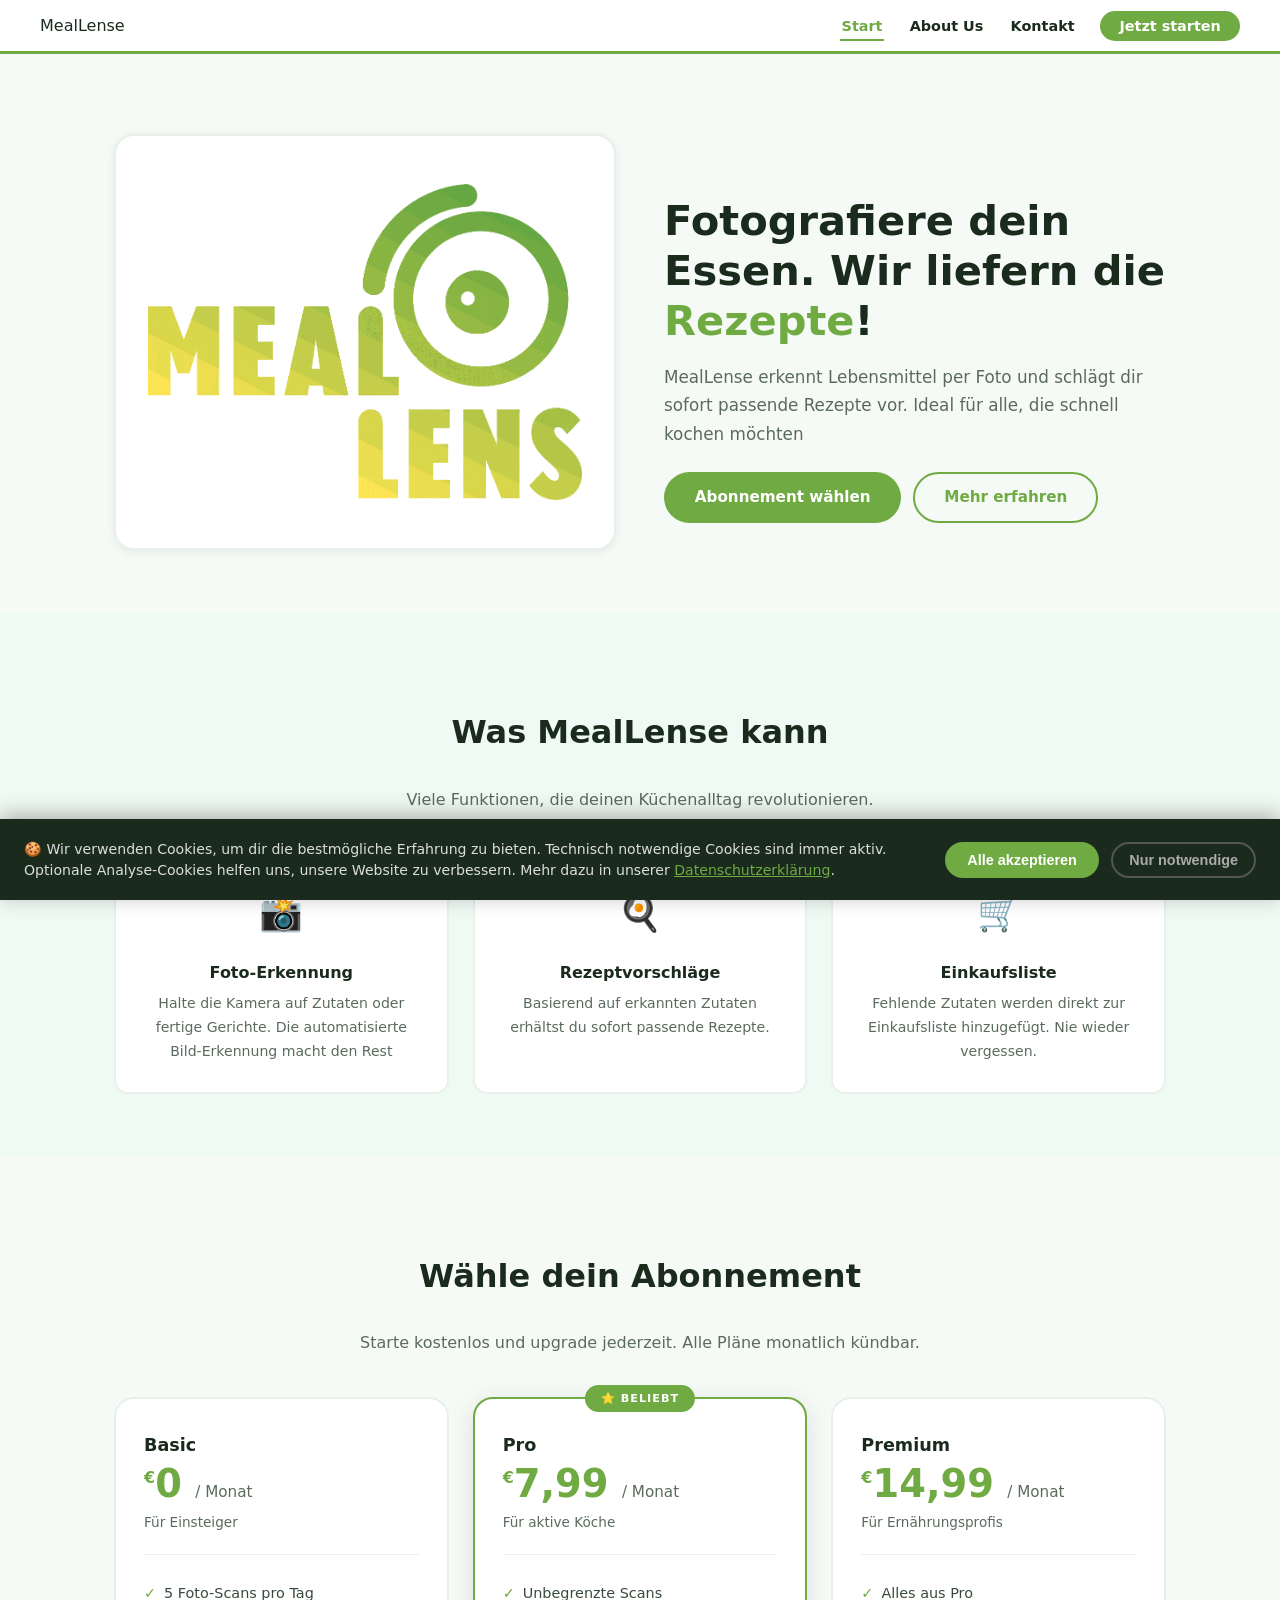
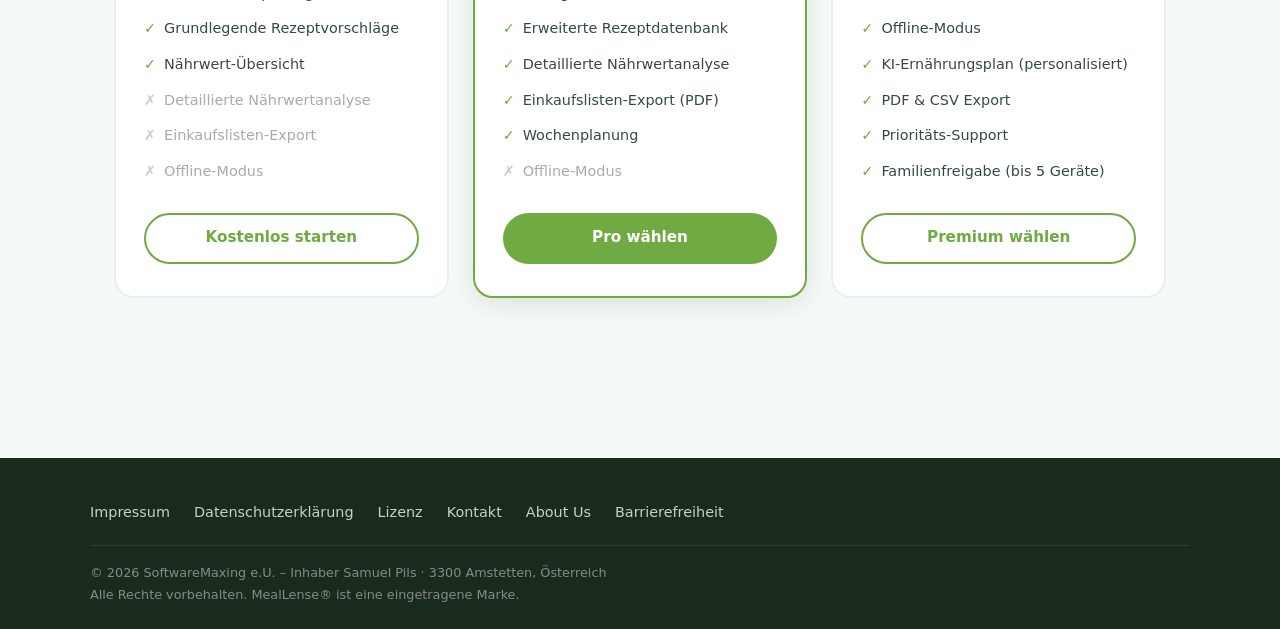
==== index.html @ 544e4f3f "Update index.html" ====
<!DOCTYPE html>
<html lang="de">
<head>
  <meta charset="UTF-8"/>
  <meta name="viewport" content="width=device-width, initial-scale=1.0"/>
  <meta name="description" content="MealLense – KI-gestützte Lebensmittelerkennung und Rezeptvorschläge. Fotografiere dein Essen und erhalte passende Rezepte."/>
  <title>MealLense – Smarte Rezepte aus deinen Zutaten</title>
  <link rel="stylesheet" href="style.css"/>
  <style>
  
    #hero { padding: 5rem 0 4rem; }
    .hero-grid {
      display: grid;
      grid-template-columns: 1fr 1fr;
      gap: 3rem;
      align-items: center;
    }
    @media (max-width: 760px) { .hero-grid { grid-template-columns: 1fr; } }

    .hero-logo-box {
      background: var(--white);
      border: 2px solid var(--gray-200);
      border-radius: var(--radius-lg);
      display: flex;
      align-items: center;
      justify-content: center;
      flex-direction: column;
      gap: 1rem;
      padding: 3rem 2rem;
      min-height: 340px;
      box-shadow: var(--shadow-sm);
    }
    .hero-logo-box .mark-text {
      font-size: 2rem;
      font-weight: 900;
      color: var(--green-600);
      letter-spacing: -1px;
    }
    .hero-logo-box .mark-tagline {
      font-size: .9rem;
      color: var(--gray-500);
      text-align: center;
    }
    .hero-text h1 { font-size: clamp(1.8rem, 4vw, 2.6rem); font-weight: 900; line-height: 1.2; margin-bottom: 1rem; }
    .hero-text h1 em { font-style: normal; color: var(--green-600); }
    .hero-text p { color: var(--gray-500); font-size: 1.05rem; margin-bottom: 1.5rem; }
    .hero-badges { display: flex; flex-wrap: wrap; gap: .5rem; margin-bottom: 1.5rem; }
    .badge {
      background: var(--green-50);
      color: var(--green-800);
      border: 1px solid var(--green-100);
      border-radius: 50px;
      padding: .25rem .85rem;
      font-size: .8rem;
      font-weight: 700;
    }

  
    #features { background: var(--green-50); padding: 4rem 0; }
    .features-grid { display: grid; grid-template-columns: repeat(auto-fit, minmax(210px, 1fr)); gap: 1.5rem; margin-top: 2.5rem; }
    .feature-card {
      background: var(--white);
      border-radius: var(--radius-md);
      padding: 1.75rem;
      border: 2px solid var(--gray-200);
      text-align: center;
    }
    .feature-icon { font-size: 2.2rem; display: block; margin-bottom: .75rem; }
    .feature-card h3 { font-size: 1rem; font-weight: 700; margin-bottom: .4rem; }
    .feature-card p { font-size: .88rem; color: var(--gray-500); margin: 0; }

  
    #pricing { padding: 4rem 0 5rem; }
    .pricing-grid { display: grid; grid-template-columns: repeat(auto-fit, minmax(270px, 1fr)); gap: 1.5rem; margin-top: 2.5rem; }
    .section-header { text-align: center; margin-bottom: 0; }
    .section-header h2 { font-size: clamp(1.5rem, 3vw, 2rem); font-weight: 800; }
    .section-header p { color: var(--gray-500); max-width: 560px; margin: .5rem auto 0; }
  </style>
</head>
<body>

  <a class="skip-link" href="#main-content">Zum Hauptinhalt springen</a>

  <header role="banner">
    <nav class="navbar" aria-label="Hauptnavigation">
      <div class="navbar-inner">

          
          MealLense
        </a>
        <ul class="nav-links" role="list">
          <li><a href="index.html" aria-current="page">Start</a></li>
          <li><a href="about.html">About Us</a></li>
          <li><a href="kontakt.html">Kontakt</a></li>
          <li><a href="index.html#pricing" class="nav-cta">Jetzt starten</a></li>
        </ul>
      </div>
    </nav>
  </header>

  <main id="main-content">

   
    <section id="hero" aria-labelledby="hero-heading">
      <div class="container">
        <div class="hero-grid">

        
          <div class="hero-logo-box" role="img" aria-label="MealLense Logo">
            <img src="logo.png" alt="MealLens-Logo">
          </div>

        
          <div class="hero-text">
            <h1 id="hero-heading">Fotografiere dein Essen. Wir liefern die <em>Rezepte</em>!</h1>
            <p>MealLense erkennt Lebensmittel per Foto und schlägt dir sofort passende Rezepte vor. Ideal für alle, die schnell kochen möchten</p>
            <div style="display:flex; gap:.75rem; flex-wrap:wrap;">
              <a href="#pricing" class="btn btn-primary">Abonnement wählen</a>
              <a href="about.html" class="btn btn-outline">Mehr erfahren</a>
            </div>
          </div>

        </div>
      </div>
    </section>


    <section id="features" aria-labelledby="features-heading">
      <div class="container">
        <div class="section-header">
          <h2 id="features-heading">Was MealLense kann</h2>
          <p>Viele Funktionen, die deinen Küchenalltag revolutionieren.</p>
        </div>
        <div class="features-grid">
          <div class="feature-card">
            <span class="feature-icon" aria-hidden="true">📸</span>
            <h3>Foto-Erkennung</h3>
            <p>Halte die Kamera auf Zutaten oder fertige Gerichte. Die automatisierte Bild-Erkennung macht den Rest</p>
          </div>
          <div class="feature-card">
            <span class="feature-icon" aria-hidden="true">🍳</span>
            <h3>Rezeptvorschläge</h3>
            <p>Basierend auf erkannten Zutaten erhältst du sofort passende Rezepte.</p>
          </div>
          
          <div class="feature-card">
            <span class="feature-icon" aria-hidden="true">🛒</span>
            <h3>Einkaufsliste</h3>
            <p>Fehlende Zutaten werden direkt zur Einkaufsliste hinzugefügt. Nie wieder vergessen.</p>
          </div>
        </div>
      </div>
    </section>

    
    <section id="pricing" aria-labelledby="pricing-heading">
      <div class="container">
        <div class="section-header">
          <h2 id="pricing-heading">Wähle dein Abonnement</h2>
          <p>Starte kostenlos und upgrade jederzeit. Alle Pläne monatlich kündbar.</p>
        </div>
        <div class="pricing-grid" role="list">

          
          <article class="price-card" role="listitem" aria-label="Basic Abo, kostenlos">
            <div class="price-name">Basic</div>
            <div class="price-amount"><sup>€</sup>0 <span>/ Monat</span></div>
            <p style="color:var(--gray-500);font-size:.85rem;margin:.5rem 0 0;">Für Einsteiger</p>
            <hr class="price-divider" aria-hidden="true"/>
            <ul class="price-features" aria-label="Enthaltene Funktionen">
              <li>5 Foto-Scans pro Tag</li>
              <li>Grundlegende Rezeptvorschläge</li>
              <li>Nährwert-Übersicht</li>
              <li class="off">Detaillierte Nährwertanalyse</li>
              <li class="off">Einkaufslisten-Export</li>
              <li class="off">Offline-Modus</li>
            </ul>
            <a href="checkout.html?plan=basic" class="btn btn-outline" aria-label="Basic Plan kostenlos starten">Kostenlos starten</a>
          </article>

        
          <article class="price-card featured" role="listitem" aria-label="Pro Abo, 7,99 Euro pro Monat, empfohlen">
            <span class="price-badge" aria-label="Empfohlen">⭐ BELIEBT</span>
            <div class="price-name">Pro</div>
            <div class="price-amount"><sup>€</sup>7,99 <span>/ Monat</span></div>
            <p style="color:var(--gray-500);font-size:.85rem;margin:.5rem 0 0;">Für aktive Köche</p>
            <hr class="price-divider" aria-hidden="true"/>
            <ul class="price-features" aria-label="Enthaltene Funktionen">
              <li>Unbegrenzte Scans</li>
              <li>Erweiterte Rezeptdatenbank</li>
              <li>Detaillierte Nährwertanalyse</li>
              <li>Einkaufslisten-Export (PDF)</li>
              <li>Wochenplanung</li>
              <li class="off">Offline-Modus</li>
            </ul>
            <a href="checkout.html?plan=pro" class="btn btn-primary" aria-label="Pro Plan für 7,99 Euro pro Monat wählen">Pro wählen</a>
          </article>

    
          <article class="price-card" role="listitem" aria-label="Premium Abo, 14,99 Euro pro Monat">
            <div class="price-name">Premium</div>
            <div class="price-amount"><sup>€</sup>14,99 <span>/ Monat</span></div>
            <p style="color:var(--gray-500);font-size:.85rem;margin:.5rem 0 0;">Für Ernährungsprofis</p>
            <hr class="price-divider" aria-hidden="true"/>
            <ul class="price-features" aria-label="Enthaltene Funktionen">
              <li>Alles aus Pro</li>
              <li>Offline-Modus</li>
              <li>KI-Ernährungsplan (personalisiert)</li>
              <li>PDF &amp; CSV Export</li>
              <li>Prioritäts-Support</li>
              <li>Familienfreigabe (bis 5 Geräte)</li>
            </ul>
            <a href="checkout.html?plan=premium" class="btn btn-outline" aria-label="Premium Plan für 14,99 Euro pro Monat wählen">Premium wählen</a>
          </article>

        </div>
      </div>
    </section>

  </main>

 
  <footer role="contentinfo">
    <div class="footer-inner">
      <nav aria-label="Footer-Navigation">
        <ul class="footer-links">
          <li><a href="impressum.html">Impressum</a></li>
          <li><a href="datenschutz.html">Datenschutzerklärung</a></li>
          <li><a href="lizenz.html">Lizenz</a></li>
          <li><a href="kontakt.html">Kontakt</a></li>
          <li><a href="about.html">About Us</a></li>
          <li><a href="barrierefreiheit.html">Barrierefreiheit</a></li>
        </ul>
      </nav>
      <div class="footer-copy">
        <p style="margin:0;">© 2026 SoftwareMaxing e.U. – Inhaber Samuel Pils · 3300 Amstetten, Österreich<br/>
        Alle Rechte vorbehalten. MealLense® ist eine eingetragene Marke.</p>
      </div>
    </div>
  </footer>

  
  <div id="cookie-banner" role="dialog" aria-modal="true" aria-label="Cookie-Einstellungen" aria-describedby="cookie-desc">
    <p id="cookie-desc">
      🍪 Wir verwenden Cookies, um dir die bestmögliche Erfahrung zu bieten. Technisch notwendige Cookies sind immer aktiv.
      Optionale Analyse-Cookies helfen uns, unsere Website zu verbessern.
      Mehr dazu in unserer <a href="datenschutz.html">Datenschutzerklärung</a>.
    </p>
    <div class="cookie-actions">
      <button id="btn-accept-cookies" class="btn-cookie-accept">Alle akzeptieren</button>
      <button id="btn-reject-cookies" class="btn-cookie-reject">Nur notwendige</button>
    </div>
  </div>

  <script src="main.js"></script>
</body>
</html>
---- style.css ----
/* ===== MealLense – Shared Stylesheet ===== */
:root {
  --green-50:  #f0faf4;
  --green-100: #d4f0de;
  --green-400: #70AA43;
  --green-600: #70AA43;
  --green-800: #70AA43;
  --dark:      #1a2b1e;
  --gray-100:  #f6faf7;
  --gray-200:  #e8f0ea;
  --gray-500:  #5a6b5e;
  --gray-700:  #374a3b;
  --white:     #ffffff;
  --radius-sm: 8px;
  --radius-md: 14px;
  --radius-lg: 20px;
  --shadow-sm: 0 2px 8px rgba(26,43,30,.08);
  --shadow-md: 0 6px 24px rgba(26,43,30,.12);
  --shadow-lg: 0 12px 40px rgba(26,43,30,.16);
}

/* ── Reset / base ── */
*, *::before, *::after { box-sizing: border-box; }
html { scroll-behavior: smooth; }
body {
  background: var(--gray-100);
  color: var(--dark);
  font-family: 'Inter', 'Segoe UI', system-ui, sans-serif;
  font-size: 1rem;
  line-height: 1.7;
  margin: 0;
}
a { color: var(--green-600); }
a:hover { color: var(--green-800); }
img { max-width: 100%; height: auto; }

/* ── Skip link (WCAG 2.4.1) ── */
.skip-link {
  position: absolute;
  top: -999px; left: -999px;
  background: var(--green-600);
  color: #fff;
  padding: .5rem 1rem;
  border-radius: var(--radius-sm);
  font-weight: 700;
  z-index: 9999;
  text-decoration: none;
}
.skip-link:focus { top: 8px; left: 8px; }

/* ── Focus ring (WCAG 2.4.11) ── */
:focus-visible {
  outline: 3px solid var(--green-400);
  outline-offset: 3px;
  border-radius: 4px;
}

/* ── Navbar ── */
.navbar {
  background: var(--white);
  border-bottom: 3px solid var(--green-400);
  position: sticky;
  top: 0;
  z-index: 1000;
  padding: .75rem 1.5rem;
}
.navbar-inner {
  max-width: 1200px;
  margin: 0 auto;
  display: flex;
  align-items: center;
  justify-content: space-between;
  flex-wrap: wrap;
  gap: .5rem;
}
.nav-brand {
  display: flex;
  align-items: center;
  gap: .6rem;
  text-decoration: none;
  font-weight: 800;
  font-size: 1.4rem;
  color: var(--green-600);
}
.nav-brand svg { flex-shrink: 0; }
.nav-links { display: flex; align-items: center; gap: 1.5rem; list-style: none; margin: 0; padding: 0; flex-wrap: wrap; }
.nav-links a {
  text-decoration: none;
  color: var(--dark);
  font-weight: 600;
  font-size: .9rem;
  padding: .3rem .1rem;
  border-bottom: 2px solid transparent;
  transition: border-color .2s, color .2s;
}
.nav-links a:hover,
.nav-links a[aria-current="page"] {
  color: var(--green-600);
  border-bottom-color: var(--green-400);
}
.nav-cta {
  background: var(--green-600);
  color: #fff !important;
  border-radius: 50px;
  padding: .45rem 1.2rem !important;
  border-bottom: none !important;
  transition: background .2s !important;
}
.nav-cta:hover { background: var(--green-800) !important; color: #fff !important; }

/* ── Page hero ── */
.page-hero {
  background: linear-gradient(135deg, var(--green-600) 0%, var(--green-800) 100%);
  color: #fff;
  padding: 56px 1.5rem 44px;
  text-align: center;
}
.page-hero h1 { font-size: clamp(1.6rem, 4vw, 2.4rem); font-weight: 800; margin-bottom: .4rem; }
.page-hero p { opacity: .85; max-width: 600px; margin: 0 auto; }

/* ── Container ── */
.container {
  max-width: 1100px;
  margin: 0 auto;
  padding: 0 1.5rem;
}

/* ── Cards ── */
.card {
  background: var(--white);
  border: 2px solid var(--gray-200);
  border-radius: var(--radius-lg);
  padding: 2rem;
  box-shadow: var(--shadow-sm);
}
.card:hover { border-color: var(--green-400); box-shadow: var(--shadow-md); }

/* ── Buttons ── */
.btn {
  display: inline-flex;
  align-items: center;
  justify-content: center;
  gap: .4rem;
  font-weight: 700;
  font-size: .95rem;
  border-radius: 50px;
  padding: .65rem 1.8rem;
  cursor: pointer;
  border: 2px solid transparent;
  transition: background .2s, color .2s, border-color .2s, transform .1s;
  text-decoration: none;
}
.btn:active { transform: scale(.97); }
.btn-primary { background: var(--green-600); color: #fff; }
.btn-primary:hover { background: var(--green-800); color: #fff; }
.btn-outline { background: transparent; color: var(--green-600); border-color: var(--green-400); }
.btn-outline:hover { background: var(--green-50); }
.btn-white { background: #fff; color: var(--green-800); }
.btn-white:hover { background: var(--green-50); }

/* ── Footer ── */
footer {
  background: var(--dark);
  color: #ccc;
  padding: 2.5rem 1.5rem 1.5rem;
  margin-top: 5rem;
}
.footer-inner {
  max-width: 1100px;
  margin: 0 auto;
}
.footer-links {
  display: flex;
  flex-wrap: wrap;
  gap: .75rem 1.5rem;
  list-style: none;
  padding: 0;
  margin: 0 0 1.25rem;
}
.footer-links a { color: #ccc; text-decoration: none; font-size: .9rem; }
.footer-links a:hover { color: var(--green-400); }
.footer-copy { font-size: .8rem; color: #888; border-top: 1px solid #2e3d32; padding-top: 1rem; margin-top: 1rem; }

/* ── Cookie Banner ── */
#cookie-banner {
  position: fixed;
  bottom: 0; left: 0; right: 0;
  background: var(--dark);
  color: #ddd;
  padding: 1.2rem 1.5rem;
  z-index: 9998;
  display: flex;
  align-items: center;
  flex-wrap: wrap;
  gap: 1rem;
  box-shadow: 0 -4px 20px rgba(0,0,0,.3);
}
#cookie-banner p { margin: 0; font-size: .88rem; flex: 1 1 300px; line-height: 1.5; }
#cookie-banner a { color: var(--green-400); }
.cookie-actions { display: flex; gap: .75rem; flex-wrap: wrap; }
.btn-cookie-accept { background: var(--green-600); color: #fff; padding: .5rem 1.4rem; border-radius: 50px; border: none; font-weight: 700; cursor: pointer; font-size: .9rem; }
.btn-cookie-reject { background: transparent; color: #aaa; padding: .5rem 1rem; border-radius: 50px; border: 2px solid #555; font-weight: 600; cursor: pointer; font-size: .9rem; }
.btn-cookie-reject:hover { color: #fff; border-color: #888; }

/* ── Section spacing ── */
section { padding: 4rem 0; }
section + section { padding-top: 0; }

/* ── Utility ── */
.text-green { color: var(--green-600); }
.text-muted { color: var(--gray-500); }
.fw-800 { font-weight: 800; }
.mb-0 { margin-bottom: 0; }
.mt-1 { margin-top: .5rem; }
.mt-2 { margin-top: 1rem; }
.mt-3 { margin-top: 1.5rem; }
.grid-2 { display: grid; grid-template-columns: repeat(auto-fit, minmax(280px, 1fr)); gap: 1.5rem; }
.grid-3 { display: grid; grid-template-columns: repeat(auto-fit, minmax(250px, 1fr)); gap: 1.5rem; }

/* ── Forms ── */
.form-group { margin-bottom: 1.25rem; }
.form-group label { display: block; font-weight: 600; margin-bottom: .4rem; font-size: .9rem; }
.form-group input,
.form-group select,
.form-group textarea {
  width: 100%;
  padding: .65rem 1rem;
  border: 2px solid var(--gray-200);
  border-radius: var(--radius-sm);
  font-size: .95rem;
  font-family: inherit;
  background: var(--white);
  color: var(--dark);
  transition: border-color .2s;
}
.form-group input:focus,
.form-group select:focus,
.form-group textarea:focus { border-color: var(--green-400); outline: none; }
.form-group input[type="checkbox"] { width: auto; margin-right: .5rem; }

/* ── Pricing cards ── */
.price-card {
  background: var(--white);
  border: 2px solid var(--gray-200);
  border-radius: var(--radius-lg);
  padding: 2rem 1.75rem;
  display: flex;
  flex-direction: column;
  position: relative;
  transition: border-color .25s, box-shadow .25s;
}
.price-card:hover { border-color: var(--green-400); box-shadow: var(--shadow-lg); }
.price-card.featured {
  border-color: var(--green-400);
  box-shadow: var(--shadow-md);
}
.price-badge {
  position: absolute;
  top: -14px; left: 50%;
  transform: translateX(-50%);
  background: var(--green-600);
  color: #fff;
  font-size: .7rem;
  font-weight: 800;
  letter-spacing: 1px;
  padding: .25rem 1rem;
  border-radius: 50px;
  text-transform: uppercase;
}
.price-name { font-size: 1.1rem; font-weight: 700; margin-bottom: .25rem; }
.price-amount { font-size: 2.4rem; font-weight: 800; color: var(--green-600); line-height: 1; }
.price-amount sup { font-size: 1rem; font-weight: 600; }
.price-amount span { font-size: .95rem; font-weight: 400; color: var(--gray-500); }
.price-divider { border: none; border-top: 1px solid var(--gray-200); margin: 1.25rem 0; }
.price-features { list-style: none; padding: 0; margin: 0 0 1.5rem; flex: 1; }
.price-features li { padding: .35rem 0; font-size: .9rem; color: var(--gray-700); display: flex; gap: .5rem; align-items: flex-start; }
.price-features li::before { content: '✓'; color: var(--green-600); font-weight: 800; flex-shrink: 0; }
.price-features li.off { color: #aaa; }
.price-features li.off::before { content: '✗'; color: #ccc; }

/* ── Logo SVG placeholder ── */
.logo-area {
  background: var(--white);
  border: 2px solid var(--gray-200);
  border-radius: var(--radius-lg);
  display: flex;
  align-items: center;
  justify-content: center;
  min-height: 320px;
  padding: 2rem;
}

/* ── Content sections (legal pages) ── */
.legal-section {
  background: var(--white);
  border: 2px solid var(--gray-200);
  border-radius: var(--radius-lg);
  padding: 2rem 2.25rem;
  margin-bottom: 1.25rem;
}
.legal-section h2 {
  font-size: 1.1rem;
  font-weight: 700;
  color: var(--green-600);
  margin-bottom: .75rem;
  border-bottom: 1px solid var(--gray-200);
  padding-bottom: .5rem;
}
.legal-section p, .legal-section li { color: var(--gray-700); font-size: .95rem; line-height: 1.8; }
.legal-section table { width: 100%; border-collapse: collapse; }
.legal-section table td { padding: .4rem .75rem .4rem 0; vertical-align: top; font-size: .95rem; color: var(--gray-700); }
.legal-section table td:first-child { font-weight: 700; color: var(--dark); white-space: nowrap; padding-right: 1.5rem; }

@media (max-width: 640px) {
  .nav-links { gap: .75rem; }
  section { padding: 2.5rem 0; }
  .legal-section { padding: 1.25rem; }
}
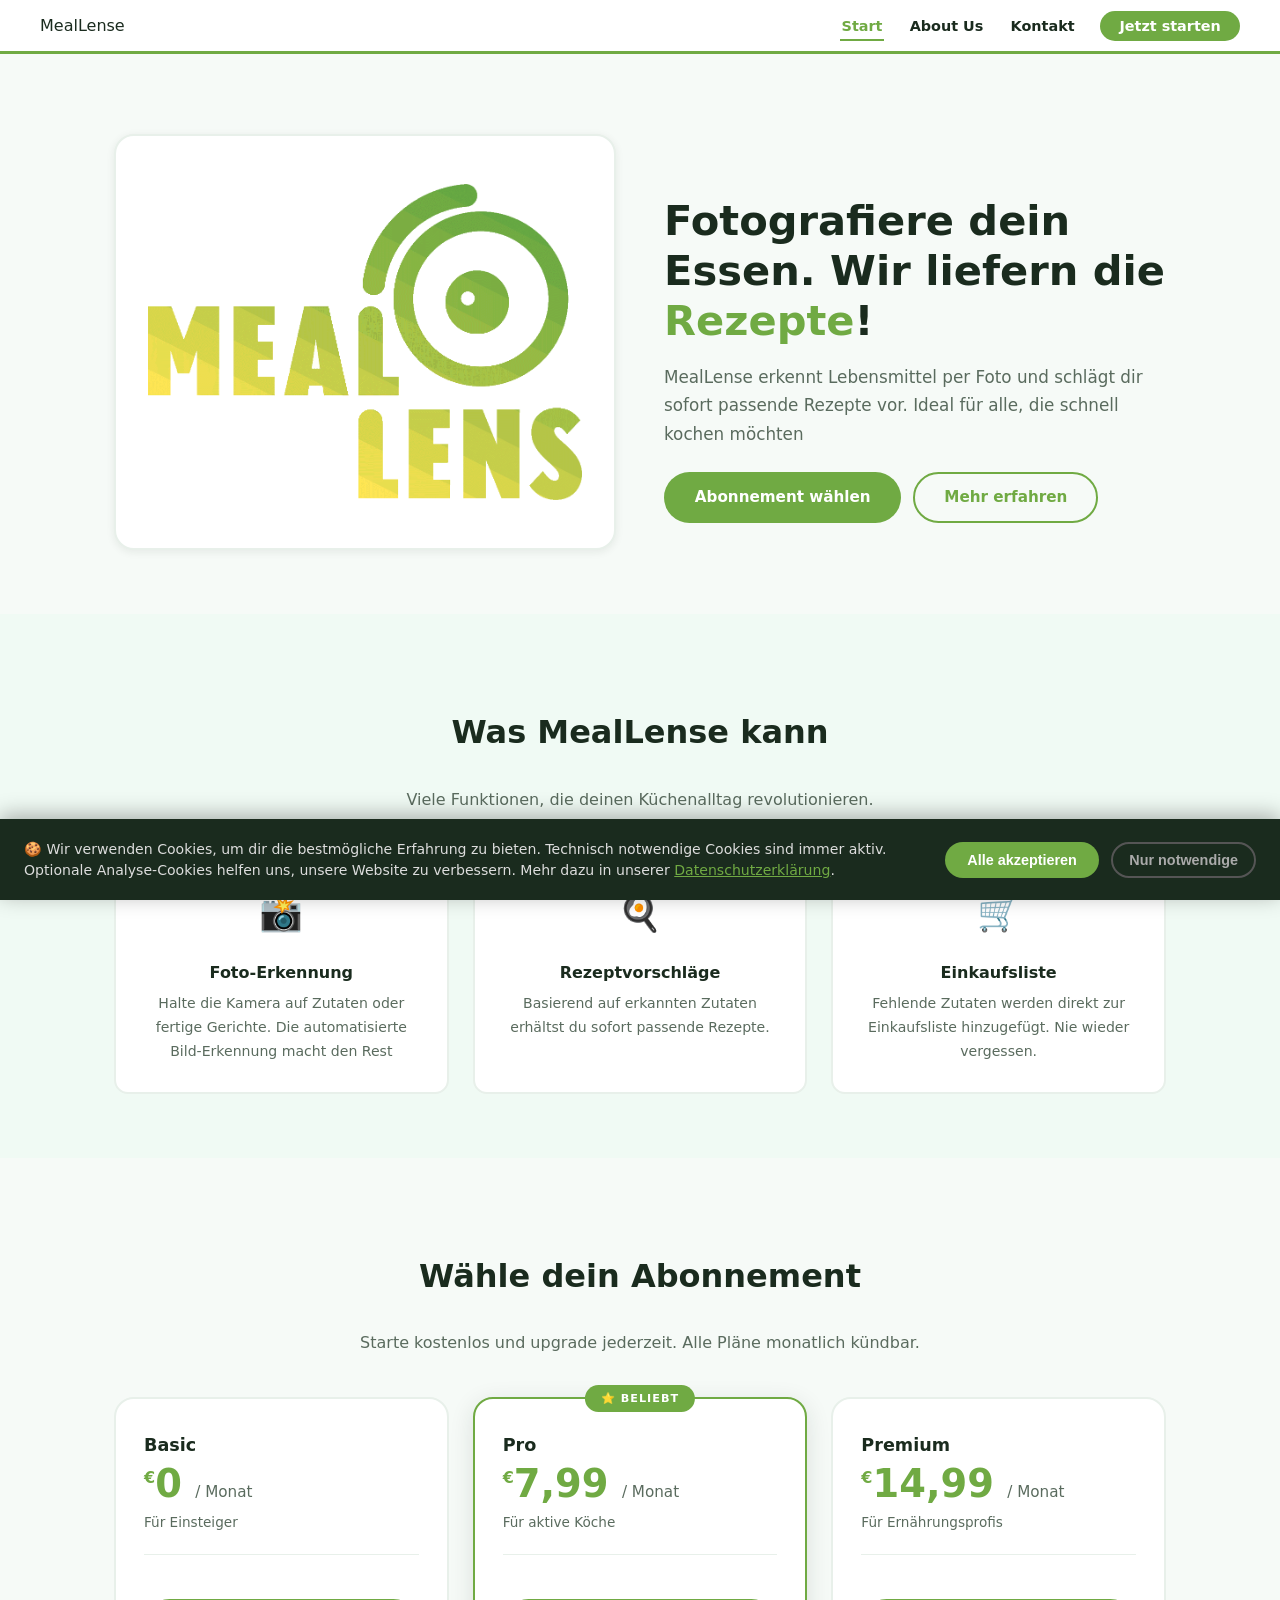
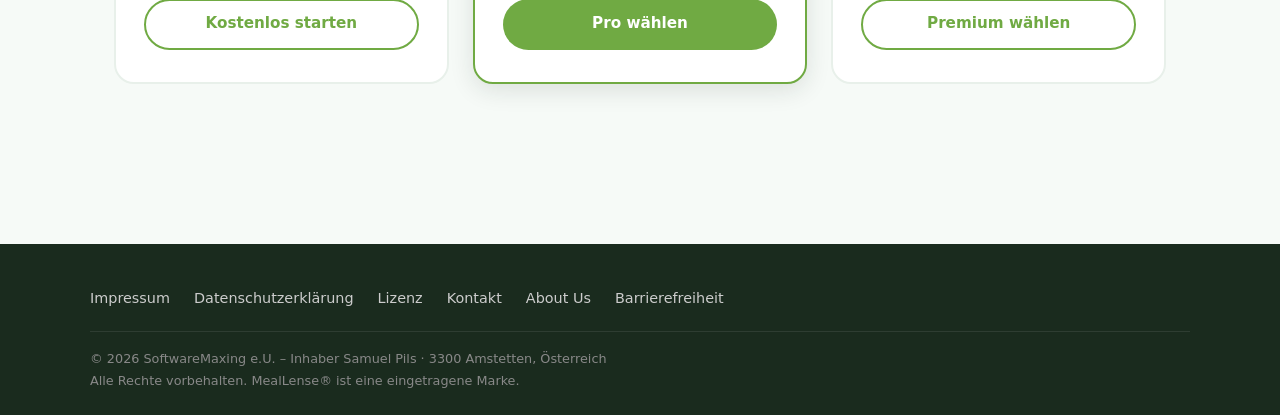
==== commit e371368a: "Update index.html" ====
--- a/index.html
+++ b/index.html
@@ -168,12 +168,7 @@
             <p style="color:var(--gray-500);font-size:.85rem;margin:.5rem 0 0;">Für Einsteiger</p>
             <hr class="price-divider" aria-hidden="true"/>
             <ul class="price-features" aria-label="Enthaltene Funktionen">
-              <li>5 Foto-Scans pro Tag</li>
-              <li>Grundlegende Rezeptvorschläge</li>
-              <li>Nährwert-Übersicht</li>
-              <li class="off">Detaillierte Nährwertanalyse</li>
-              <li class="off">Einkaufslisten-Export</li>
-              <li class="off">Offline-Modus</li>
+            
             </ul>
             <a href="checkout.html?plan=basic" class="btn btn-outline" aria-label="Basic Plan kostenlos starten">Kostenlos starten</a>
           </article>
@@ -186,12 +181,7 @@
             <p style="color:var(--gray-500);font-size:.85rem;margin:.5rem 0 0;">Für aktive Köche</p>
             <hr class="price-divider" aria-hidden="true"/>
             <ul class="price-features" aria-label="Enthaltene Funktionen">
-              <li>Unbegrenzte Scans</li>
-              <li>Erweiterte Rezeptdatenbank</li>
-              <li>Detaillierte Nährwertanalyse</li>
-              <li>Einkaufslisten-Export (PDF)</li>
-              <li>Wochenplanung</li>
-              <li class="off">Offline-Modus</li>
+            
             </ul>
             <a href="checkout.html?plan=pro" class="btn btn-primary" aria-label="Pro Plan für 7,99 Euro pro Monat wählen">Pro wählen</a>
           </article>
@@ -203,12 +193,7 @@
             <p style="color:var(--gray-500);font-size:.85rem;margin:.5rem 0 0;">Für Ernährungsprofis</p>
             <hr class="price-divider" aria-hidden="true"/>
             <ul class="price-features" aria-label="Enthaltene Funktionen">
-              <li>Alles aus Pro</li>
-              <li>Offline-Modus</li>
-              <li>KI-Ernährungsplan (personalisiert)</li>
-              <li>PDF &amp; CSV Export</li>
-              <li>Prioritäts-Support</li>
-              <li>Familienfreigabe (bis 5 Geräte)</li>
+            
             </ul>
             <a href="checkout.html?plan=premium" class="btn btn-outline" aria-label="Premium Plan für 14,99 Euro pro Monat wählen">Premium wählen</a>
           </article>
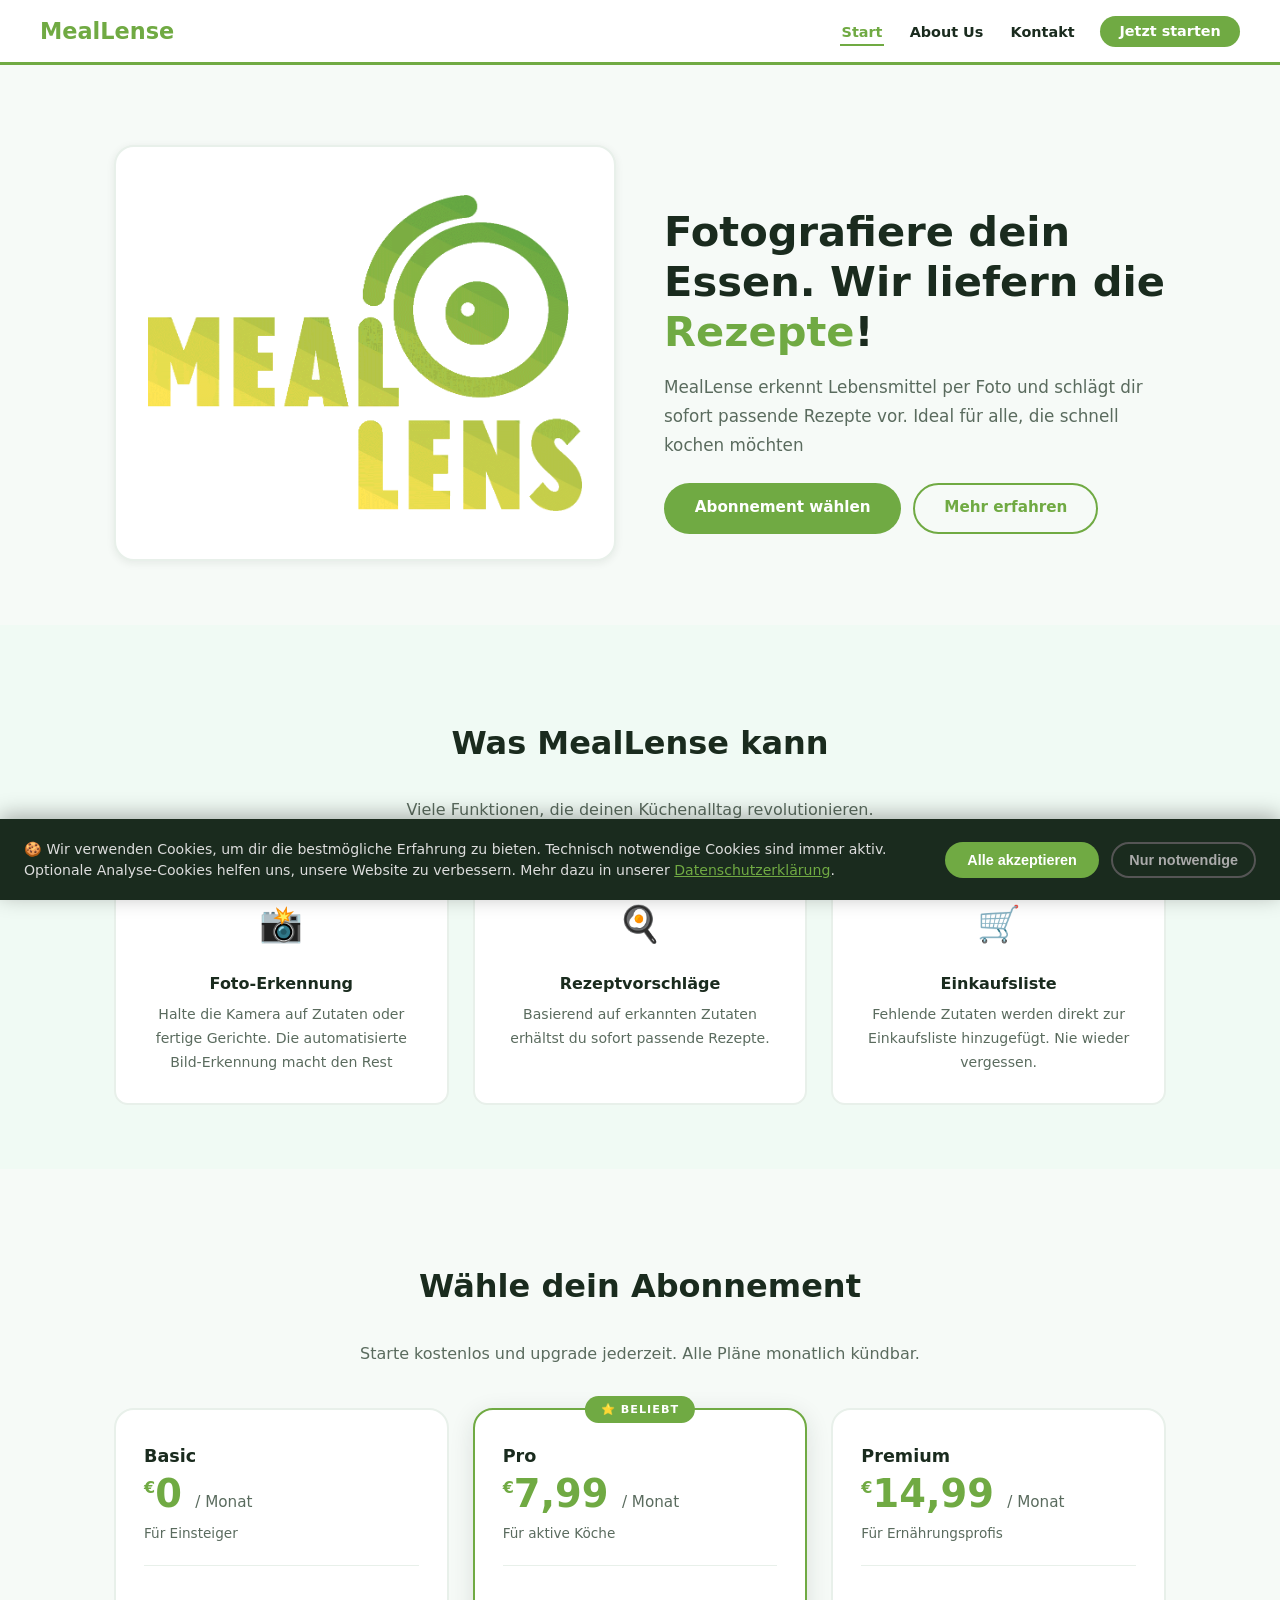
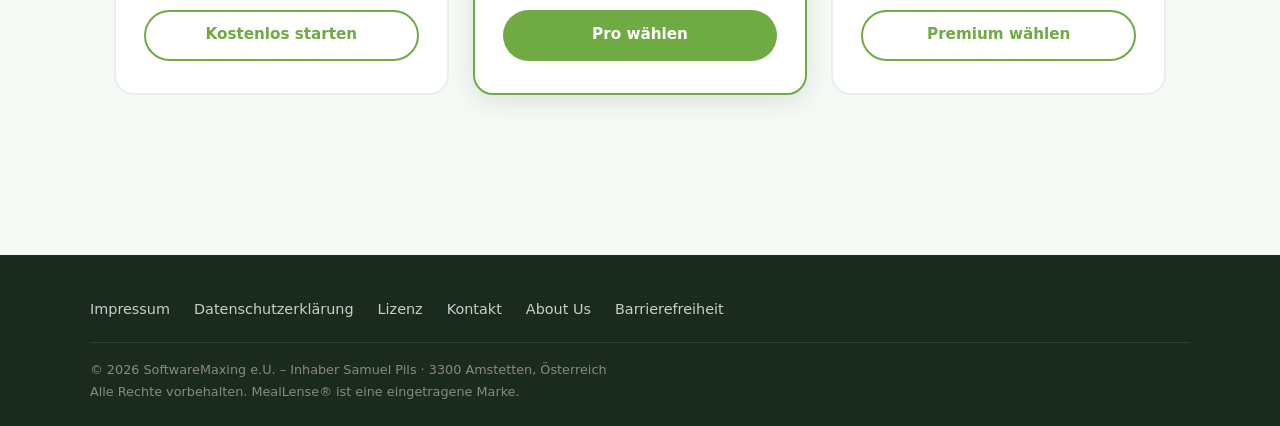
==== commit 0658634d: "Update index.html" ====
--- a/index.html
+++ b/index.html
@@ -84,9 +84,7 @@
   <header role="banner">
     <nav class="navbar" aria-label="Hauptnavigation">
       <div class="navbar-inner">
-
-          
-          MealLense
+          <span class="nav-brand">MealLense</span>
         </a>
         <ul class="nav-links" role="list">
           <li><a href="index.html" aria-current="page">Start</a></li>
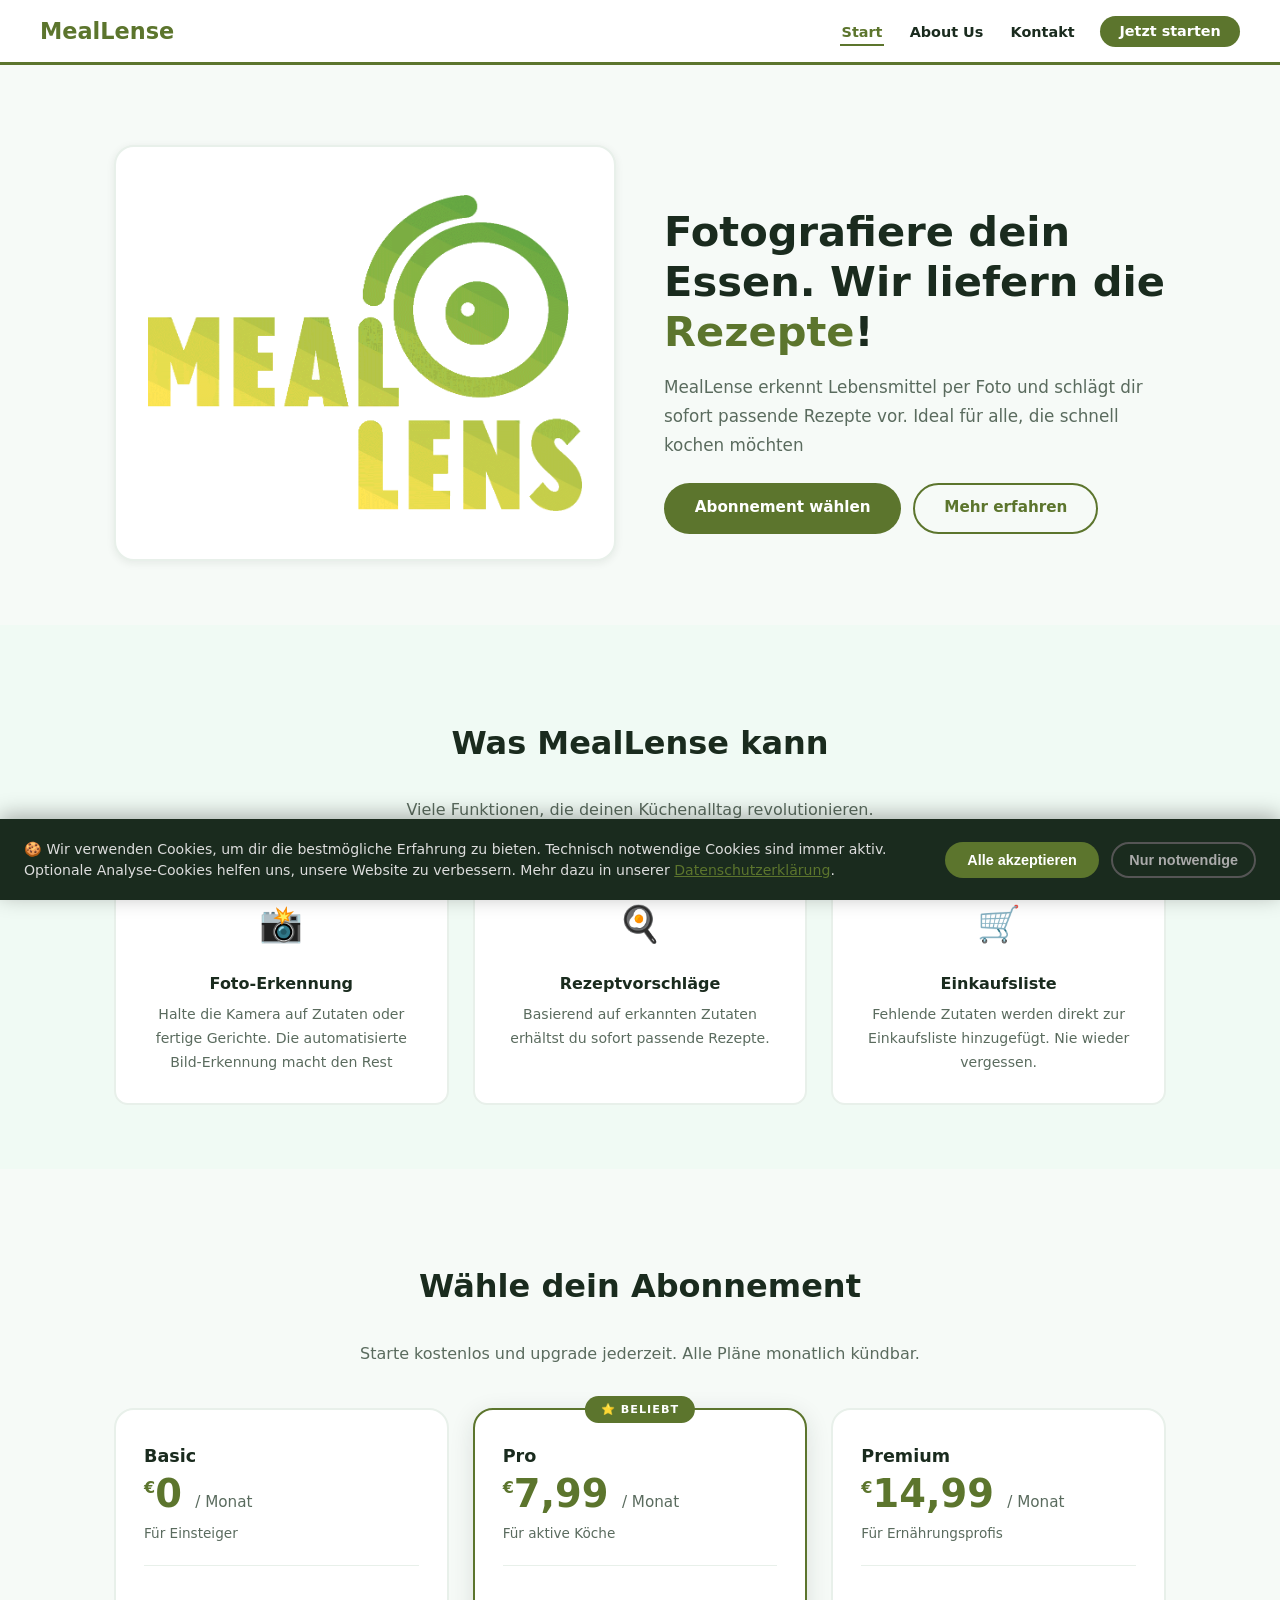
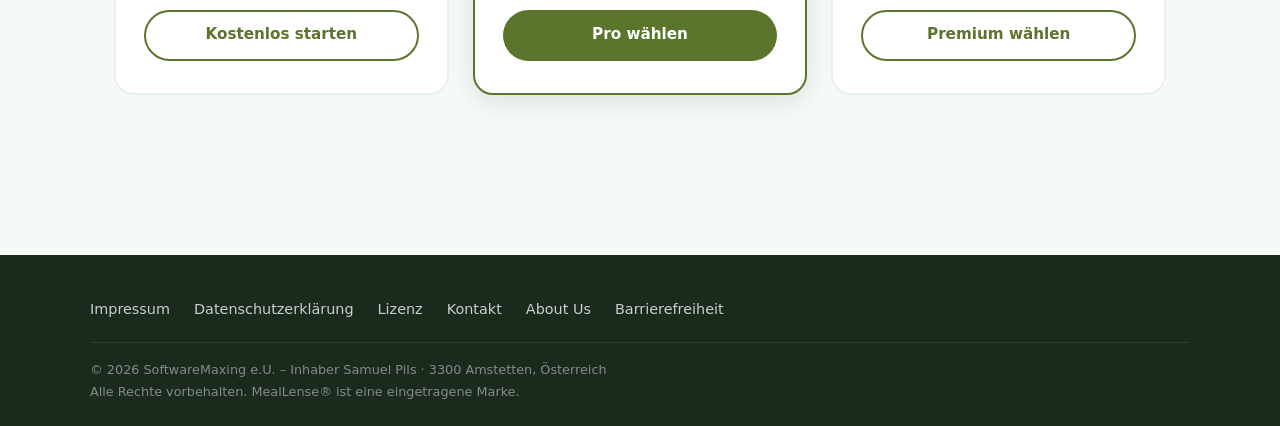
==== commit e510ebe1: "Update index.html" ====
--- a/index.html
+++ b/index.html
@@ -227,7 +227,7 @@
     <p id="cookie-desc">
       🍪 Wir verwenden Cookies, um dir die bestmögliche Erfahrung zu bieten. Technisch notwendige Cookies sind immer aktiv.
       Optionale Analyse-Cookies helfen uns, unsere Website zu verbessern.
-      Mehr dazu in unserer <a href="datenschutz.html">Datenschutzerklärung</a>.
+      Mehr dazu in unserer <a style="text-color:white" href="datenschutz.html">Datenschutzerklärung</a>.
     </p>
     <div class="cookie-actions">
       <button id="btn-accept-cookies" class="btn-cookie-accept">Alle akzeptieren</button>
--- a/style.css
+++ b/style.css
@@ -2,9 +2,9 @@
 :root {
   --green-50:  #f0faf4;
   --green-100: #d4f0de;
-  --green-400: #70AA43;
-  --green-600: #70AA43;
-  --green-800: #70AA43;
+  --green-400: #5C752D;
+  --green-600: #5C752D;
+  --green-800: #5C752D;
   --dark:      #1a2b1e;
   --gray-100:  #f6faf7;
   --gray-200:  #e8f0ea;
@@ -30,8 +30,7 @@
   line-height: 1.7;
   margin: 0;
 }
-a { color: var(--green-600); }
-a:hover { color: var(--green-800); }
+
 img { max-width: 100%; height: auto; }
 
 /* ── Skip link (WCAG 2.4.1) ── */
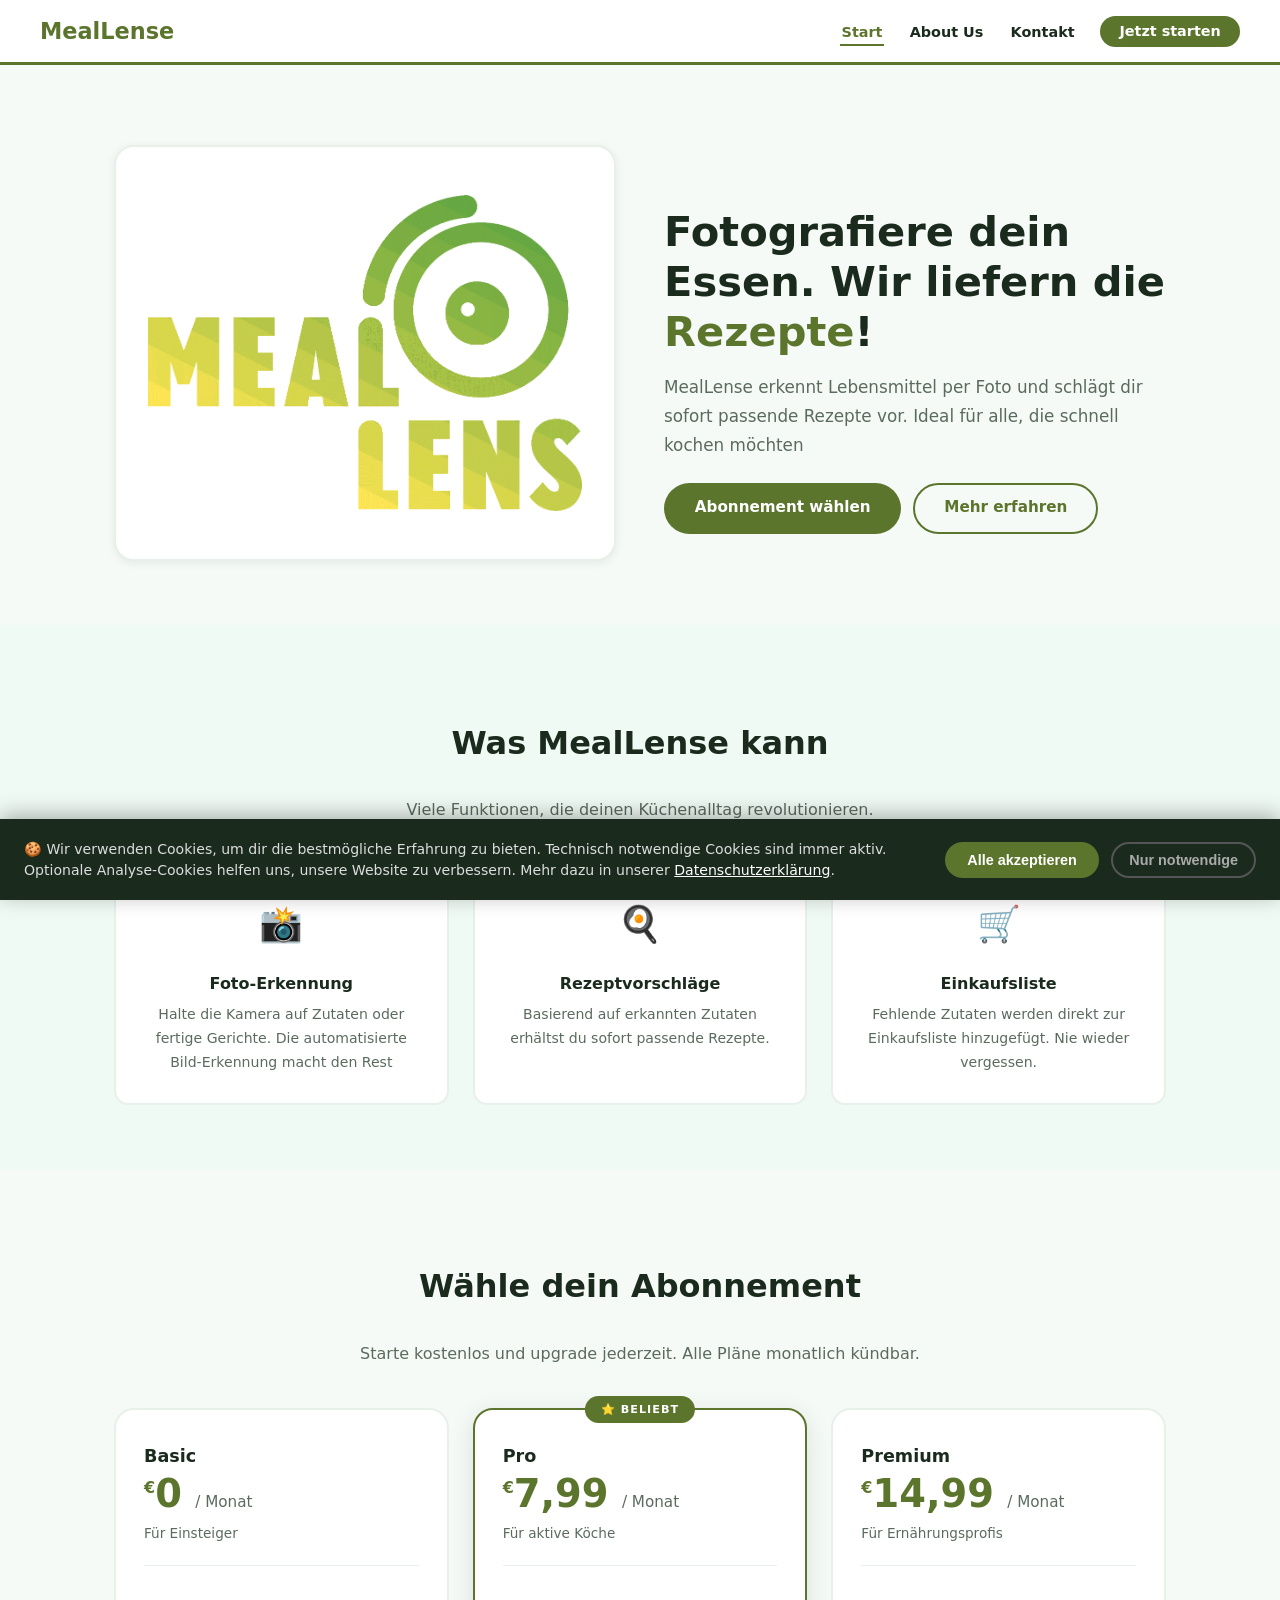
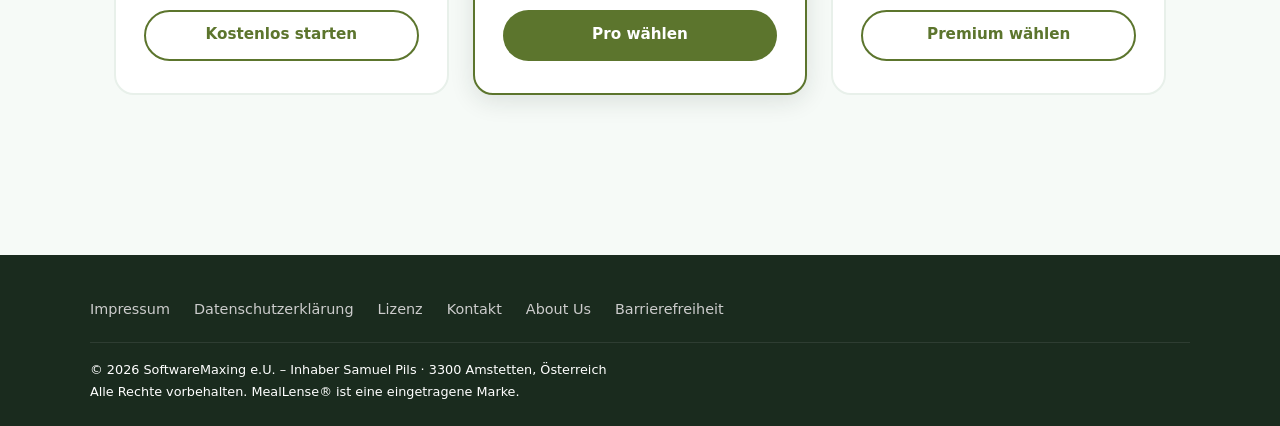
==== commit 15d7cb45: "Update index.html" ====
--- a/index.html
+++ b/index.html
@@ -216,7 +216,7 @@
         </ul>
       </nav>
       <div class="footer-copy">
-        <p style="margin:0;">© 2026 SoftwareMaxing e.U. – Inhaber Samuel Pils · 3300 Amstetten, Österreich<br/>
+        <p style="margin:0;color:white">© 2026 SoftwareMaxing e.U. – Inhaber Samuel Pils · 3300 Amstetten, Österreich<br/>
         Alle Rechte vorbehalten. MealLense® ist eine eingetragene Marke.</p>
       </div>
     </div>
@@ -227,7 +227,7 @@
     <p id="cookie-desc">
       🍪 Wir verwenden Cookies, um dir die bestmögliche Erfahrung zu bieten. Technisch notwendige Cookies sind immer aktiv.
       Optionale Analyse-Cookies helfen uns, unsere Website zu verbessern.
-      Mehr dazu in unserer <a style="text-color:white" href="datenschutz.html">Datenschutzerklärung</a>.
+      Mehr dazu in unserer <a style="color:white" href="datenschutz.html">Datenschutzerklärung</a>.
     </p>
     <div class="cookie-actions">
       <button id="btn-accept-cookies" class="btn-cookie-accept">Alle akzeptieren</button>
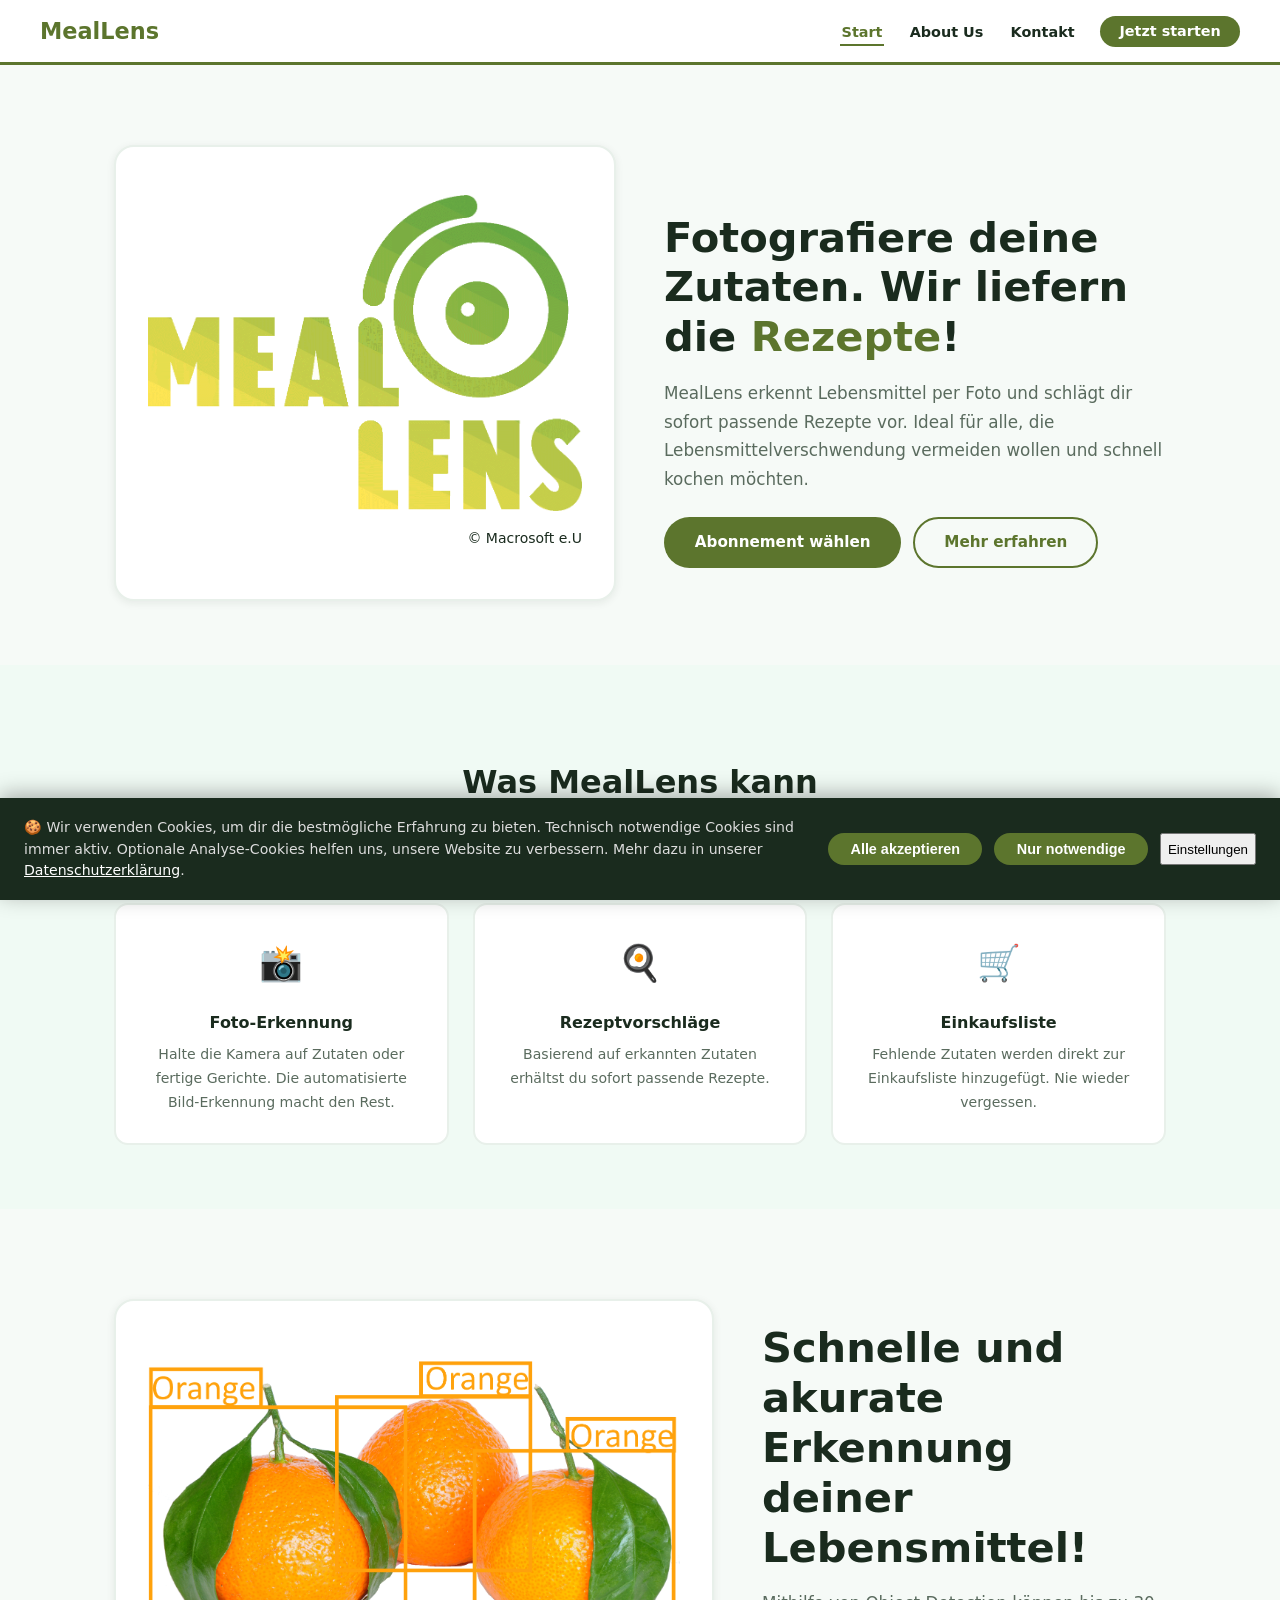
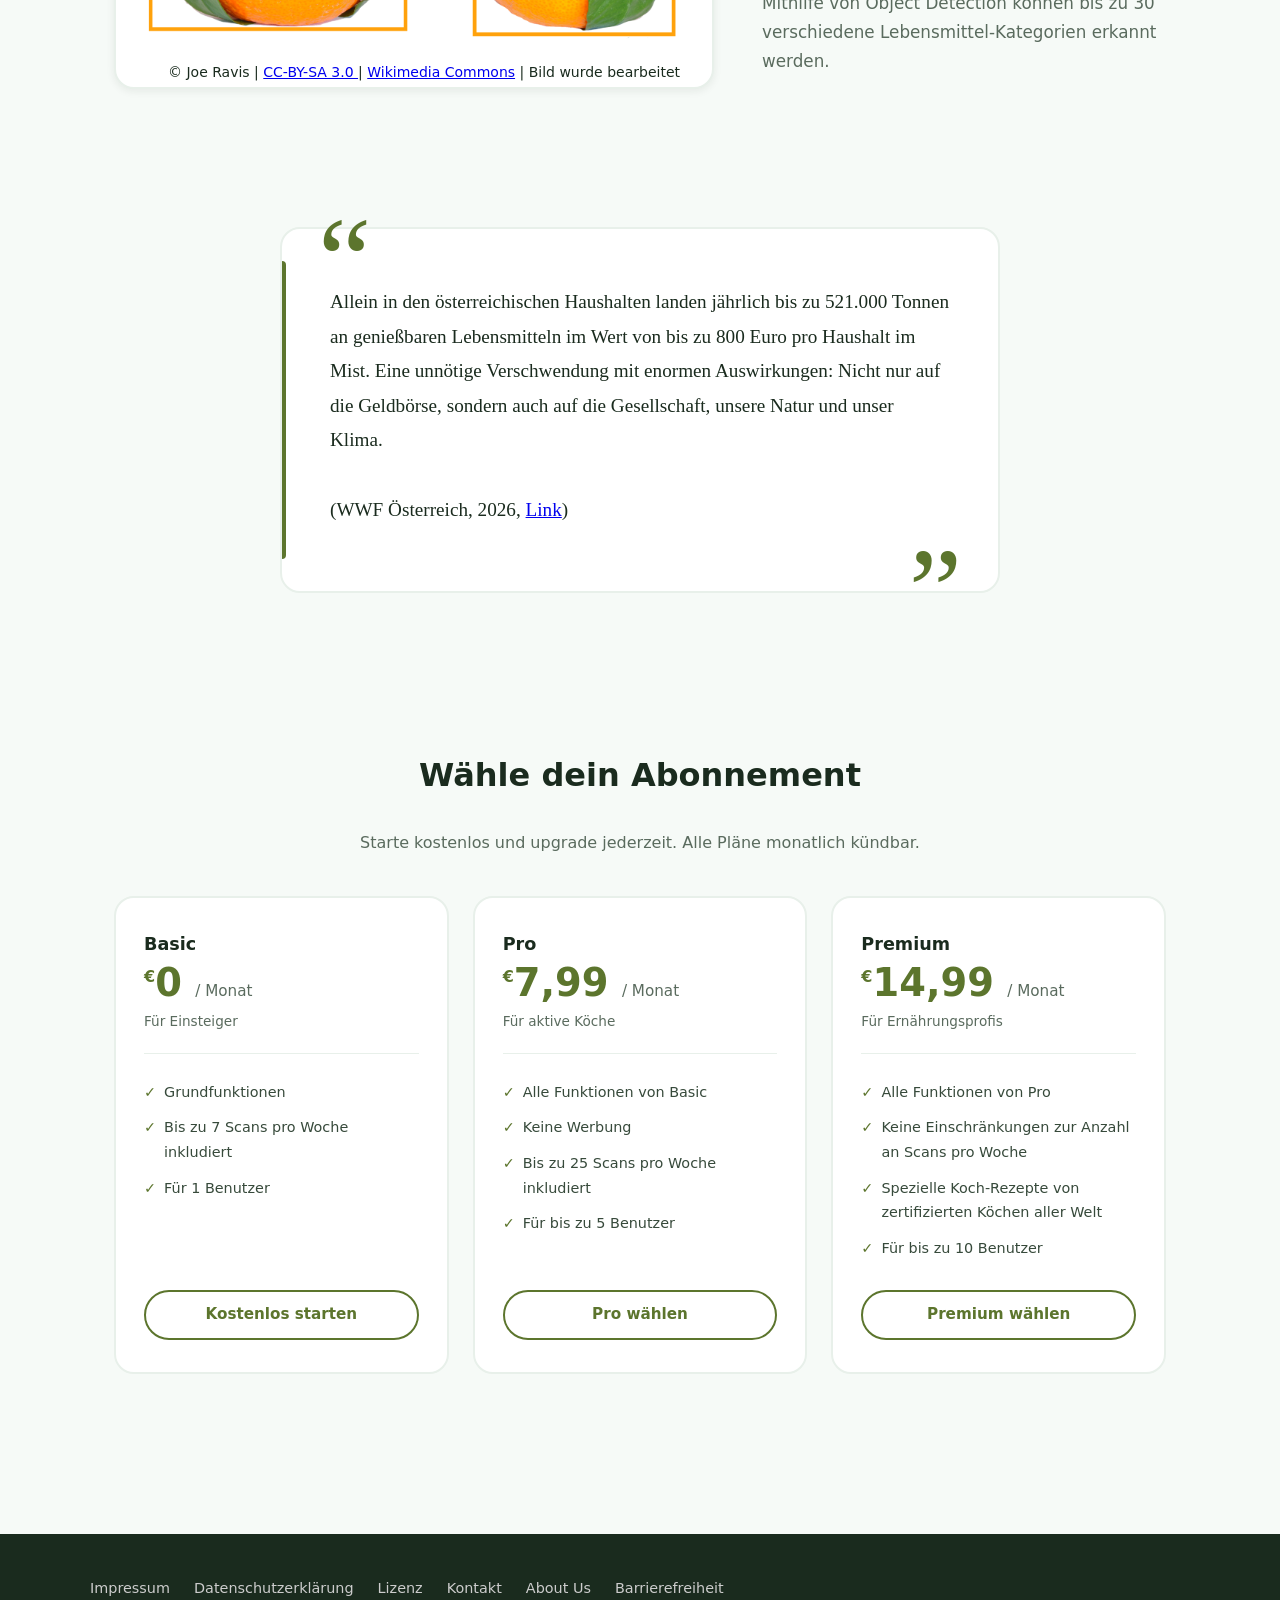
==== commit 35aaa0a3: "Add files via upload" ====
--- a/index.html
+++ b/index.html
@@ -3,8 +3,8 @@
 <head>
   <meta charset="UTF-8"/>
   <meta name="viewport" content="width=device-width, initial-scale=1.0"/>
-  <meta name="description" content="MealLense – KI-gestützte Lebensmittelerkennung und Rezeptvorschläge. Fotografiere dein Essen und erhalte passende Rezepte."/>
-  <title>MealLense – Smarte Rezepte aus deinen Zutaten</title>
+  <meta name="description" content="MealLens – KI-gestützte Lebensmittelerkennung und Rezeptvorschläge. Fotografiere dein Essen und erhalte passende Rezepte."/>
+  <title>MealLens – Smarte Rezepte aus deinen Zutaten</title>
   <link rel="stylesheet" href="style.css"/>
   <style>
   
@@ -55,7 +55,12 @@
       font-weight: 700;
     }
 
-  
+    .hero-logo-box span {
+      width: 100%;
+      text-align: left;
+      margin: 0;
+      }
+
     #features { background: var(--green-50); padding: 4rem 0; }
     .features-grid { display: grid; grid-template-columns: repeat(auto-fit, minmax(210px, 1fr)); gap: 1.5rem; margin-top: 2.5rem; }
     .feature-card {
@@ -84,7 +89,7 @@
   <header role="banner">
     <nav class="navbar" aria-label="Hauptnavigation">
       <div class="navbar-inner">
-          <span class="nav-brand">MealLense</span>
+          <span class="nav-brand">MealLens</span>
         </a>
         <ul class="nav-links" role="list">
           <li><a href="index.html" aria-current="page">Start</a></li>
@@ -104,14 +109,15 @@
         <div class="hero-grid">
 
         
-          <div class="hero-logo-box" role="img" aria-label="MealLense Logo">
-            <img src="logo.png" alt="MealLens-Logo">
+          <div class="hero-logo-box" role="img" aria-label="MealLens Logo">
+            <img src="pics/logo.png" alt="MealLens-Logo">
+            <span style="text-align: right;font-size: 14px;padding-bottom: 0.1rm;">© Macrosoft e.U</span>
           </div>
 
         
           <div class="hero-text">
-            <h1 id="hero-heading">Fotografiere dein Essen. Wir liefern die <em>Rezepte</em>!</h1>
-            <p>MealLense erkennt Lebensmittel per Foto und schlägt dir sofort passende Rezepte vor. Ideal für alle, die schnell kochen möchten</p>
+            <h1 id="hero-heading">Fotografiere deine Zutaten. Wir liefern die <em>Rezepte</em>!</h1>
+            <p>MealLens erkennt Lebensmittel per Foto und schlägt dir sofort passende Rezepte vor. Ideal für alle, die Lebensmittelverschwendung vermeiden wollen und schnell kochen möchten.</p>
             <div style="display:flex; gap:.75rem; flex-wrap:wrap;">
               <a href="#pricing" class="btn btn-primary">Abonnement wählen</a>
               <a href="about.html" class="btn btn-outline">Mehr erfahren</a>
@@ -126,14 +132,15 @@
     <section id="features" aria-labelledby="features-heading">
       <div class="container">
         <div class="section-header">
-          <h2 id="features-heading">Was MealLense kann</h2>
+          <h2 id="features-heading">Was MealLens kann</h2>
           <p>Viele Funktionen, die deinen Küchenalltag revolutionieren.</p>
         </div>
         <div class="features-grid">
           <div class="feature-card">
             <span class="feature-icon" aria-hidden="true">📸</span>
             <h3>Foto-Erkennung</h3>
-            <p>Halte die Kamera auf Zutaten oder fertige Gerichte. Die automatisierte Bild-Erkennung macht den Rest</p>
+            <p>Halte die Kamera auf Zutaten oder fertige Gerichte. Die automatisierte Bild-Erkennung macht den Rest.</p>
+            
           </div>
           <div class="feature-card">
             <span class="feature-icon" aria-hidden="true">🍳</span>
@@ -146,6 +153,71 @@
             <h3>Einkaufsliste</h3>
             <p>Fehlende Zutaten werden direkt zur Einkaufsliste hinzugefügt. Nie wieder vergessen.</p>
           </div>
+        </div>
+      </div>
+    </section>
+
+    <section id="hero" aria-labelledby="hero-heading">
+      <div class="container">
+        <div class="hero-grid">
+
+        
+          <div class="hero-logo-box" style="width: 600px;padding-bottom: 0.1rem;" role="img" aria-label="Oranges">
+            <img src="pics/orange.png" style="padding-bottom: 0.1rem; padding-top: 0;">
+            <span style="font-size: 14px;text-align: right;">
+            © Joe Ravis | <a href="https://creativecommons.org/licenses/by-sa/3.0/at/deed.de"> CC-BY-SA 3.0 </a> | <a href="https://commons.wikimedia.org/wiki/File:Mandarin_Oranges_(Citrus_Reticulata).jpg">Wikimedia Commons</a> | Bild wurde bearbeitet
+            </span>
+          </div>
+
+        
+          <div class="hero-text">
+            <h1 id="hero-heading">Schnelle und akurate Erkennung deiner Lebensmittel!</h1>
+            <p>Mithilfe von Object Detection können bis zu 30 verschiedene Lebensmittel-Kategorien erkannt werden.</p>
+          </div>
+
+        </div>
+      </div>
+    </section>
+    
+    <section id="quote" aria-label="Kundenstimme" style="padding: 4rem 0;">
+      <div class="container">
+        <div style="
+          position: relative;
+          background: var(--white);
+          border: 2px solid var(--gray-200);
+          border-radius: var(--radius-lg);
+          padding: 3.5rem 3rem 2.5rem;
+          max-width: 720px;
+          margin: 0 auto;
+        ">
+       
+          <div aria-hidden="true" style="
+            position: absolute; top: -28px; left: 36px;
+            font-family: Georgia, serif; font-size: 120px;
+            line-height: 1; color: var(--green-600); user-select: none;
+          ">&ldquo;</div>
+
+          
+          <div style="
+            position: absolute; left: 0; top: 2rem; bottom: 2rem;
+            width: 4px; border-radius: 0 4px 4px 0;
+            background: var(--green-600);
+          "></div>
+
+          <blockquote style="margin: 0; padding: 0;">
+            <p style="font-family: Georgia, serif; font-size: 1.2rem;
+                      line-height: 1.8; color: var(--dark); margin: 0 0 1.5rem;">
+              Allein in den österreichischen Haushalten landen jährlich bis zu 521.000 Tonnen an genießbaren Lebensmitteln im Wert von bis zu 800 Euro pro Haushalt im Mist. Eine unnötige Verschwendung mit enormen Auswirkungen: Nicht nur auf die Geldbörse, sondern auch auf die Gesellschaft, unsere Natur und unser Klima.
+              <br><br>(WWF Österreich, 2026, <a href="https://www.wwf.at/nachhaltig-leben/lebensmittelverschwendung/"> Link</a>)
+            </p>
+            
+          </blockquote>
+
+          <div aria-hidden="true" style="
+            position: absolute; bottom: -60px; right: 36px;
+            font-family: Georgia, serif; font-size: 120px;
+            line-height: 1; color: var(--green-600);user-select: none;
+          ">&rdquo;</div>
         </div>
       </div>
     </section>
@@ -166,32 +238,40 @@
             <p style="color:var(--gray-500);font-size:.85rem;margin:.5rem 0 0;">Für Einsteiger</p>
             <hr class="price-divider" aria-hidden="true"/>
             <ul class="price-features" aria-label="Enthaltene Funktionen">
-            
+              <li>Grundfunktionen</li>
+              <li>Bis zu 7 Scans pro Woche inkludiert</li>
+              <li>Für 1 Benutzer</li>
             </ul>
             <a href="checkout.html?plan=basic" class="btn btn-outline" aria-label="Basic Plan kostenlos starten">Kostenlos starten</a>
           </article>
 
         
-          <article class="price-card featured" role="listitem" aria-label="Pro Abo, 7,99 Euro pro Monat, empfohlen">
-            <span class="price-badge" aria-label="Empfohlen">⭐ BELIEBT</span>
+          <article class="price-card" role="listitem" aria-label="Pro Abo, 7,99 Euro pro Monat, empfohlen">
+            
             <div class="price-name">Pro</div>
             <div class="price-amount"><sup>€</sup>7,99 <span>/ Monat</span></div>
             <p style="color:var(--gray-500);font-size:.85rem;margin:.5rem 0 0;">Für aktive Köche</p>
             <hr class="price-divider" aria-hidden="true"/>
             <ul class="price-features" aria-label="Enthaltene Funktionen">
-            
+              <li>Alle Funktionen von Basic</li>
+              <li>Keine Werbung</li>
+              <li>Bis zu 25 Scans pro Woche inkludiert</li>
+              <li>Für bis zu 5 Benutzer</li>
             </ul>
-            <a href="checkout.html?plan=pro" class="btn btn-primary" aria-label="Pro Plan für 7,99 Euro pro Monat wählen">Pro wählen</a>
+            <a href="checkout.html?plan=pro" class="btn btn-outline" aria-label="Pro Plan für 7,99 Euro pro Monat wählen">Pro wählen</a>
           </article>
 
-    
+          
           <article class="price-card" role="listitem" aria-label="Premium Abo, 14,99 Euro pro Monat">
             <div class="price-name">Premium</div>
             <div class="price-amount"><sup>€</sup>14,99 <span>/ Monat</span></div>
             <p style="color:var(--gray-500);font-size:.85rem;margin:.5rem 0 0;">Für Ernährungsprofis</p>
             <hr class="price-divider" aria-hidden="true"/>
             <ul class="price-features" aria-label="Enthaltene Funktionen">
-            
+              <li>Alle Funktionen von Pro</li>
+              <li>Keine Einschränkungen zur Anzahl an Scans pro Woche</li>
+              <li>Spezielle Koch-Rezepte von zertifizierten Köchen aller Welt</li>
+              <li>Für bis zu 10 Benutzer</li>
             </ul>
             <a href="checkout.html?plan=premium" class="btn btn-outline" aria-label="Premium Plan für 14,99 Euro pro Monat wählen">Premium wählen</a>
           </article>
@@ -215,10 +295,7 @@
           <li><a href="barrierefreiheit.html">Barrierefreiheit</a></li>
         </ul>
       </nav>
-      <div class="footer-copy">
-        <p style="margin:0;color:white">© 2026 SoftwareMaxing e.U. – Inhaber Samuel Pils · 3300 Amstetten, Österreich<br/>
-        Alle Rechte vorbehalten. MealLense® ist eine eingetragene Marke.</p>
-      </div>
+      
     </div>
   </footer>
 
@@ -231,10 +308,11 @@
     </p>
     <div class="cookie-actions">
       <button id="btn-accept-cookies" class="btn-cookie-accept">Alle akzeptieren</button>
-      <button id="btn-reject-cookies" class="btn-cookie-reject">Nur notwendige</button>
+      <button id="btn-reject-cookies" class="btn-cookie-accept">Nur notwendige</button>
+      <button id="btn-reject-cookies" class="btn-reject-cookies">Einstellungen</button>
     </div>
   </div>
 
   <script src="main.js"></script>
 </body>
-</html>
+</html>
--- a/style.css
+++ b/style.css
@@ -1,4 +1,4 @@
-/* ===== MealLense – Shared Stylesheet ===== */
+
 :root {
   --green-50:  #f0faf4;
   --green-100: #d4f0de;
@@ -19,7 +19,7 @@
   --shadow-lg: 0 12px 40px rgba(26,43,30,.16);
 }
 
-/* ── Reset / base ── */
+
 *, *::before, *::after { box-sizing: border-box; }
 html { scroll-behavior: smooth; }
 body {
@@ -33,7 +33,7 @@
 
 img { max-width: 100%; height: auto; }
 
-/* ── Skip link (WCAG 2.4.1) ── */
+
 .skip-link {
   position: absolute;
   top: -999px; left: -999px;
@@ -47,14 +47,14 @@
 }
 .skip-link:focus { top: 8px; left: 8px; }
 
-/* ── Focus ring (WCAG 2.4.11) ── */
+
 :focus-visible {
   outline: 3px solid var(--green-400);
   outline-offset: 3px;
   border-radius: 4px;
 }
 
-/* ── Navbar ── */
+
 .navbar {
   background: var(--white);
   border-bottom: 3px solid var(--green-400);
@@ -107,7 +107,7 @@
 }
 .nav-cta:hover { background: var(--green-800) !important; color: #fff !important; }
 
-/* ── Page hero ── */
+
 .page-hero {
   background: linear-gradient(135deg, var(--green-600) 0%, var(--green-800) 100%);
   color: #fff;
@@ -117,14 +117,14 @@
 .page-hero h1 { font-size: clamp(1.6rem, 4vw, 2.4rem); font-weight: 800; margin-bottom: .4rem; }
 .page-hero p { opacity: .85; max-width: 600px; margin: 0 auto; }
 
-/* ── Container ── */
+
 .container {
   max-width: 1100px;
   margin: 0 auto;
   padding: 0 1.5rem;
 }
 
-/* ── Cards ── */
+
 .card {
   background: var(--white);
   border: 2px solid var(--gray-200);
@@ -134,7 +134,7 @@
 }
 .card:hover { border-color: var(--green-400); box-shadow: var(--shadow-md); }
 
-/* ── Buttons ── */
+
 .btn {
   display: inline-flex;
   align-items: center;
@@ -157,7 +157,6 @@
 .btn-white { background: #fff; color: var(--green-800); }
 .btn-white:hover { background: var(--green-50); }
 
-/* ── Footer ── */
 footer {
   background: var(--dark);
   color: #ccc;
@@ -180,7 +179,7 @@
 .footer-links a:hover { color: var(--green-400); }
 .footer-copy { font-size: .8rem; color: #888; border-top: 1px solid #2e3d32; padding-top: 1rem; margin-top: 1rem; }
 
-/* ── Cookie Banner ── */
+
 #cookie-banner {
   position: fixed;
   bottom: 0; left: 0; right: 0;
@@ -201,11 +200,11 @@
 .btn-cookie-reject { background: transparent; color: #aaa; padding: .5rem 1rem; border-radius: 50px; border: 2px solid #555; font-weight: 600; cursor: pointer; font-size: .9rem; }
 .btn-cookie-reject:hover { color: #fff; border-color: #888; }
 
-/* ── Section spacing ── */
+
 section { padding: 4rem 0; }
 section + section { padding-top: 0; }
 
-/* ── Utility ── */
+
 .text-green { color: var(--green-600); }
 .text-muted { color: var(--gray-500); }
 .fw-800 { font-weight: 800; }
@@ -216,7 +215,7 @@
 .grid-2 { display: grid; grid-template-columns: repeat(auto-fit, minmax(280px, 1fr)); gap: 1.5rem; }
 .grid-3 { display: grid; grid-template-columns: repeat(auto-fit, minmax(250px, 1fr)); gap: 1.5rem; }
 
-/* ── Forms ── */
+
 .form-group { margin-bottom: 1.25rem; }
 .form-group label { display: block; font-weight: 600; margin-bottom: .4rem; font-size: .9rem; }
 .form-group input,
@@ -237,7 +236,7 @@
 .form-group textarea:focus { border-color: var(--green-400); outline: none; }
 .form-group input[type="checkbox"] { width: auto; margin-right: .5rem; }
 
-/* ── Pricing cards ── */
+
 .price-card {
   background: var(--white);
   border: 2px solid var(--gray-200);
@@ -277,7 +276,7 @@
 .price-features li.off { color: #aaa; }
 .price-features li.off::before { content: '✗'; color: #ccc; }
 
-/* ── Logo SVG placeholder ── */
+
 .logo-area {
   background: var(--white);
   border: 2px solid var(--gray-200);
@@ -289,7 +288,7 @@
   padding: 2rem;
 }
 
-/* ── Content sections (legal pages) ── */
+
 .legal-section {
   background: var(--white);
   border: 2px solid var(--gray-200);
@@ -314,4 +313,4 @@
   .nav-links { gap: .75rem; }
   section { padding: 2.5rem 0; }
   .legal-section { padding: 1.25rem; }
-}
+}
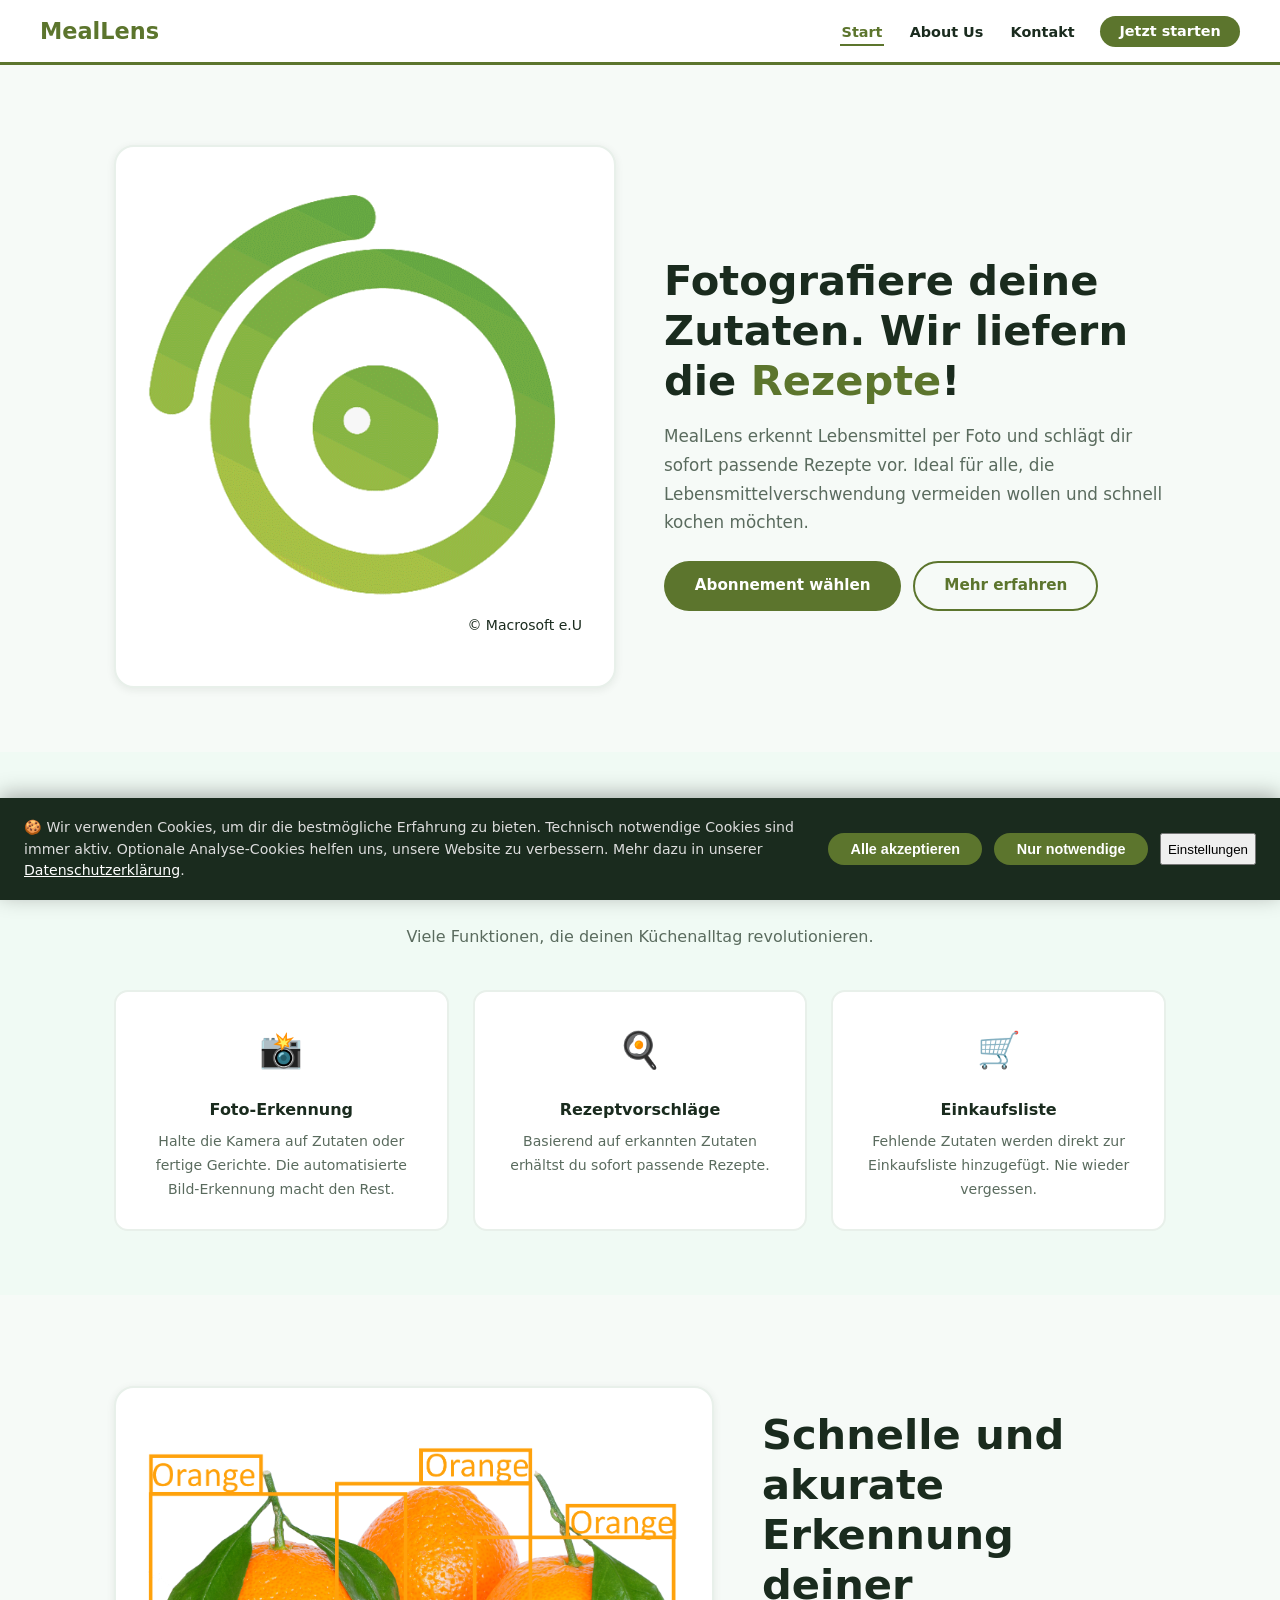
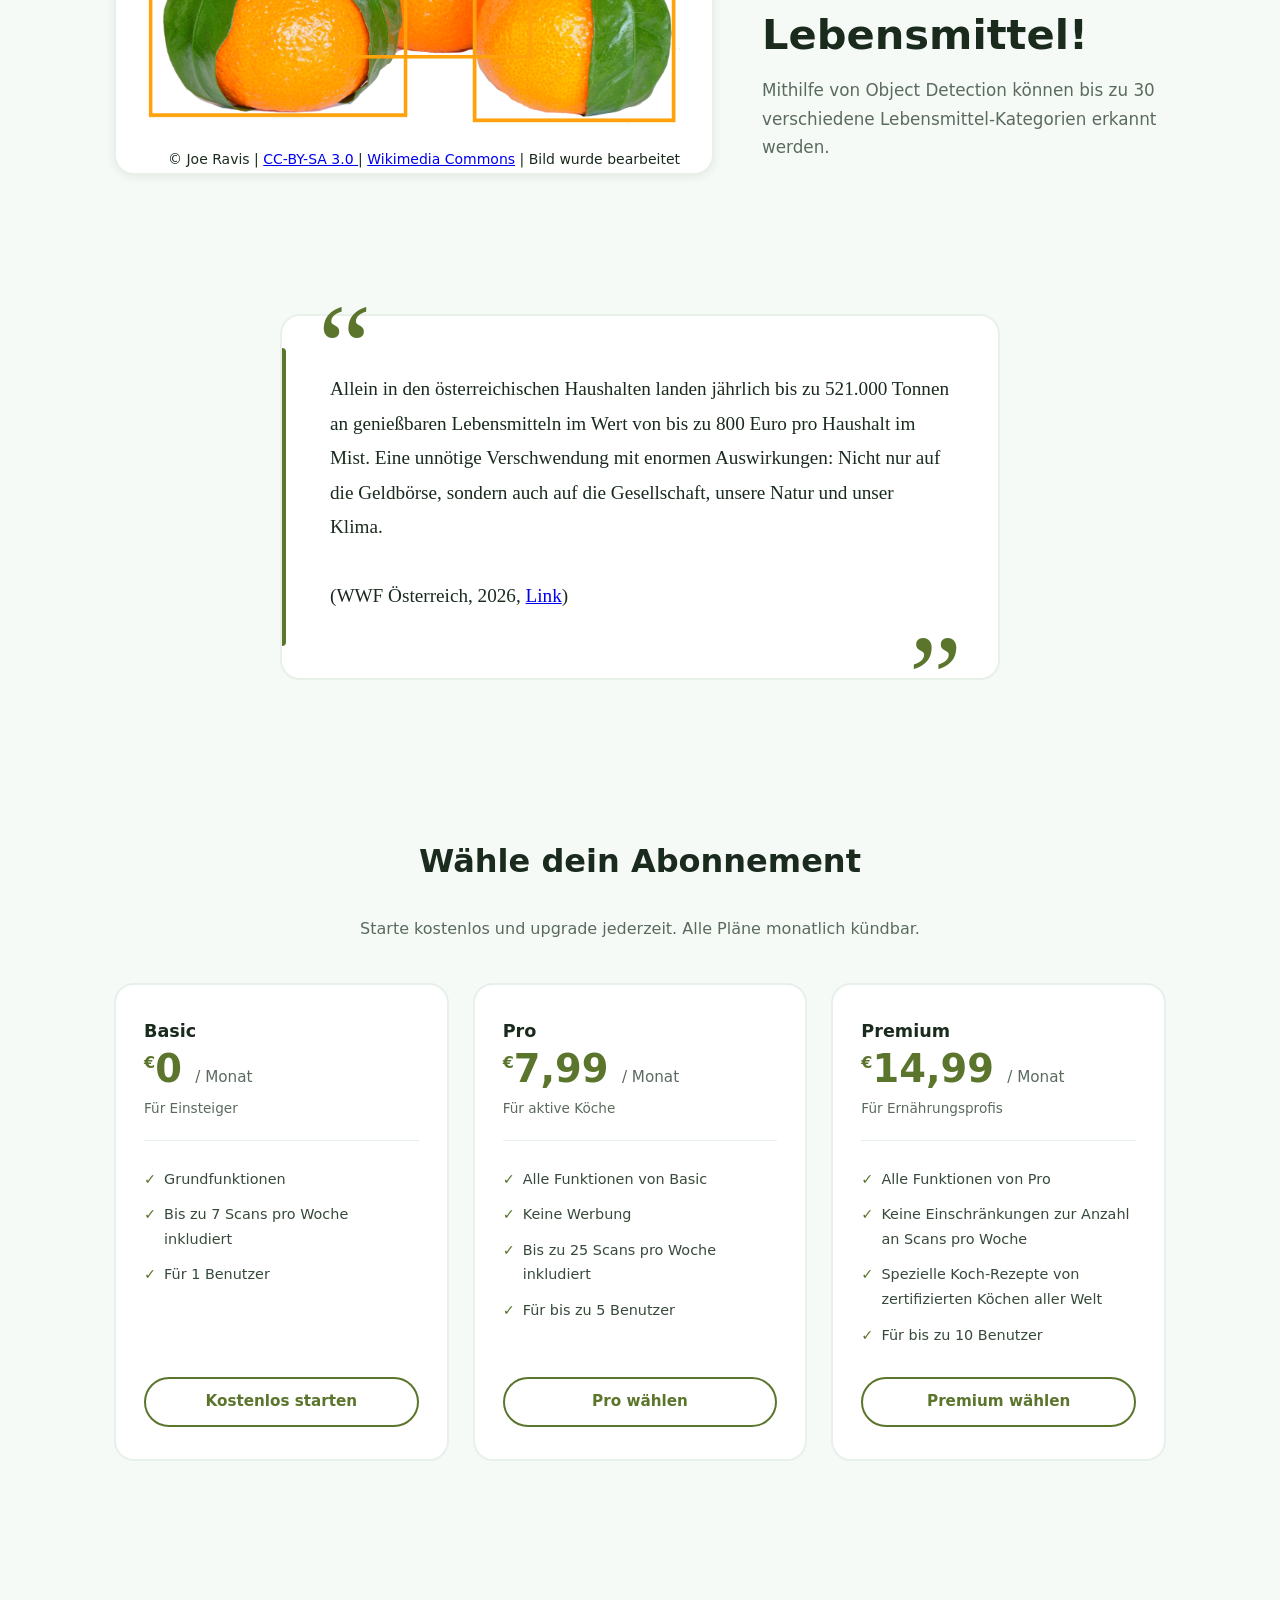
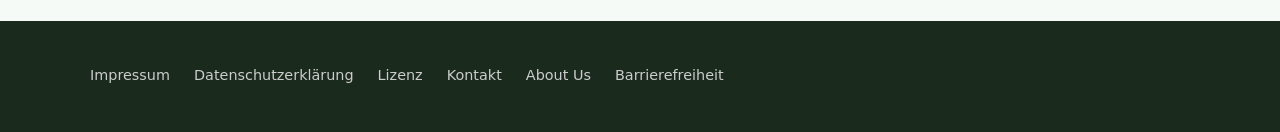
==== commit 9fed5037: "Update index.html" ====
--- a/index.html
+++ b/index.html
@@ -110,7 +110,7 @@
 
         
           <div class="hero-logo-box" role="img" aria-label="MealLens Logo">
-            <img src="pics/logo.png" alt="MealLens-Logo">
+            <img src="pics/logo2.png" alt="MealLens-Logo">
             <span style="text-align: right;font-size: 14px;padding-bottom: 0.1rm;">© Macrosoft e.U</span>
           </div>
 
@@ -163,7 +163,7 @@
 
         
           <div class="hero-logo-box" style="width: 600px;padding-bottom: 0.1rem;" role="img" aria-label="Oranges">
-            <img src="pics/orange.png" style="padding-bottom: 0.1rem; padding-top: 0;">
+            <img alt="Orangen Erkennungs" src="pics/orange.png" style="padding-bottom: 0.1rem; padding-top: 0;">
             <span style="font-size: 14px;text-align: right;">
             © Joe Ravis | <a href="https://creativecommons.org/licenses/by-sa/3.0/at/deed.de"> CC-BY-SA 3.0 </a> | <a href="https://commons.wikimedia.org/wiki/File:Mandarin_Oranges_(Citrus_Reticulata).jpg">Wikimedia Commons</a> | Bild wurde bearbeitet
             </span>
@@ -315,4 +315,4 @@
 
   <script src="main.js"></script>
 </body>
-</html>+</html>
